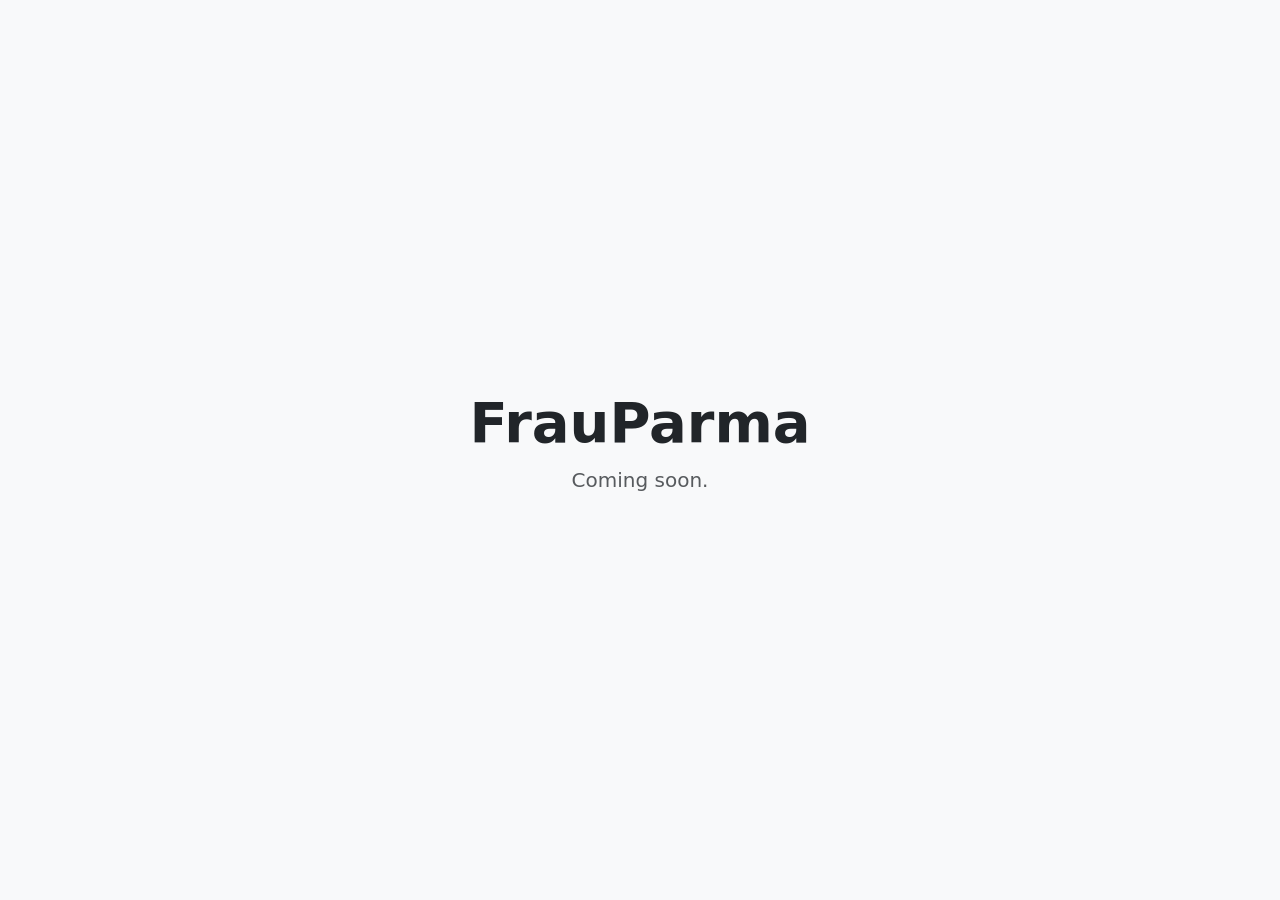
==== index.html @ 8659c3ef "upload index" ====
<!DOCTYPE html>
<html lang="en">
<head>
  <meta charset="UTF-8" />
  <meta name="viewport" content="width=device-width, initial-scale=1.0" />
  <title>FrauParma</title>

  <!-- Bootstrap CDN -->
  <link href="https://cdn.jsdelivr.net/npm/bootstrap@5.3.3/dist/css/bootstrap.min.css" rel="stylesheet">
</head>

<body class="d-flex align-items-center justify-content-center vh-100 text-center bg-light">

  <main>
    <h1 class="display-4 fw-semibold">FrauParma</h1>
    <p class="lead text-muted">Coming soon.</p>
  </main>

</body>
</html>
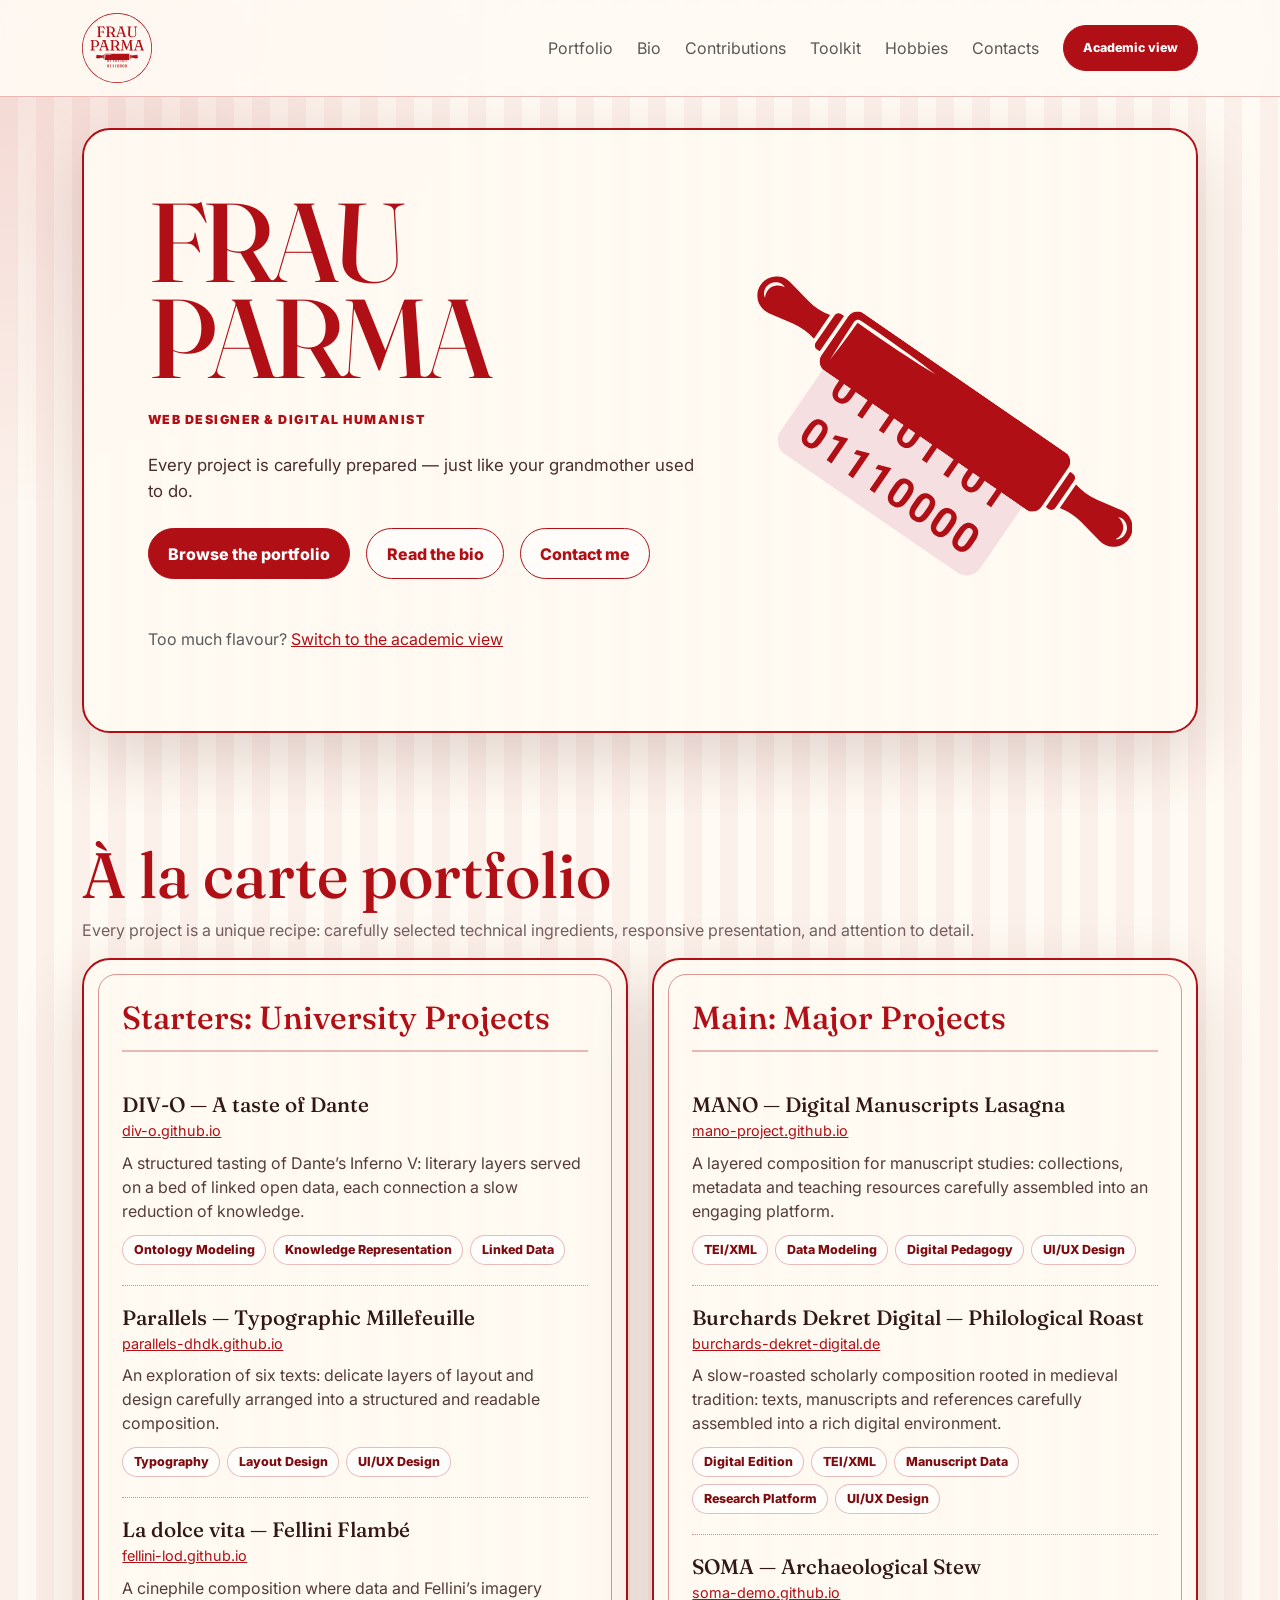
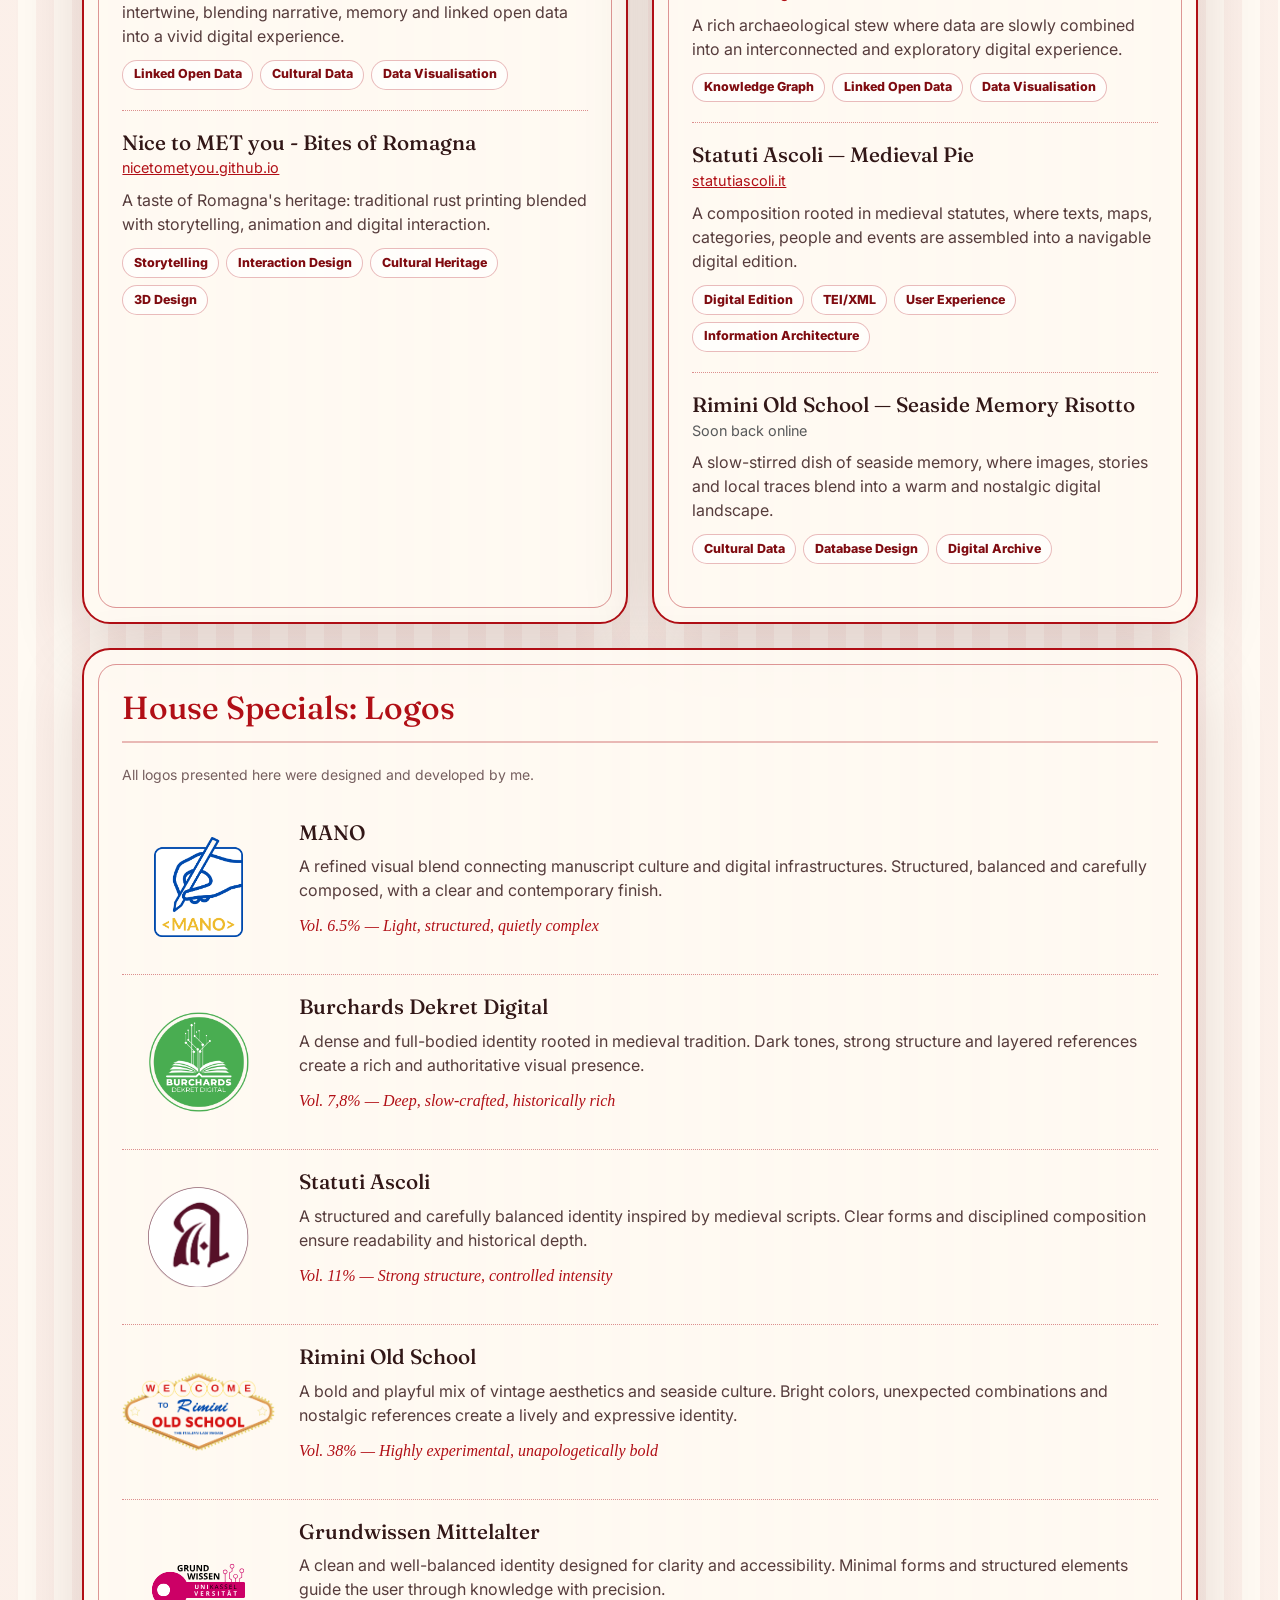
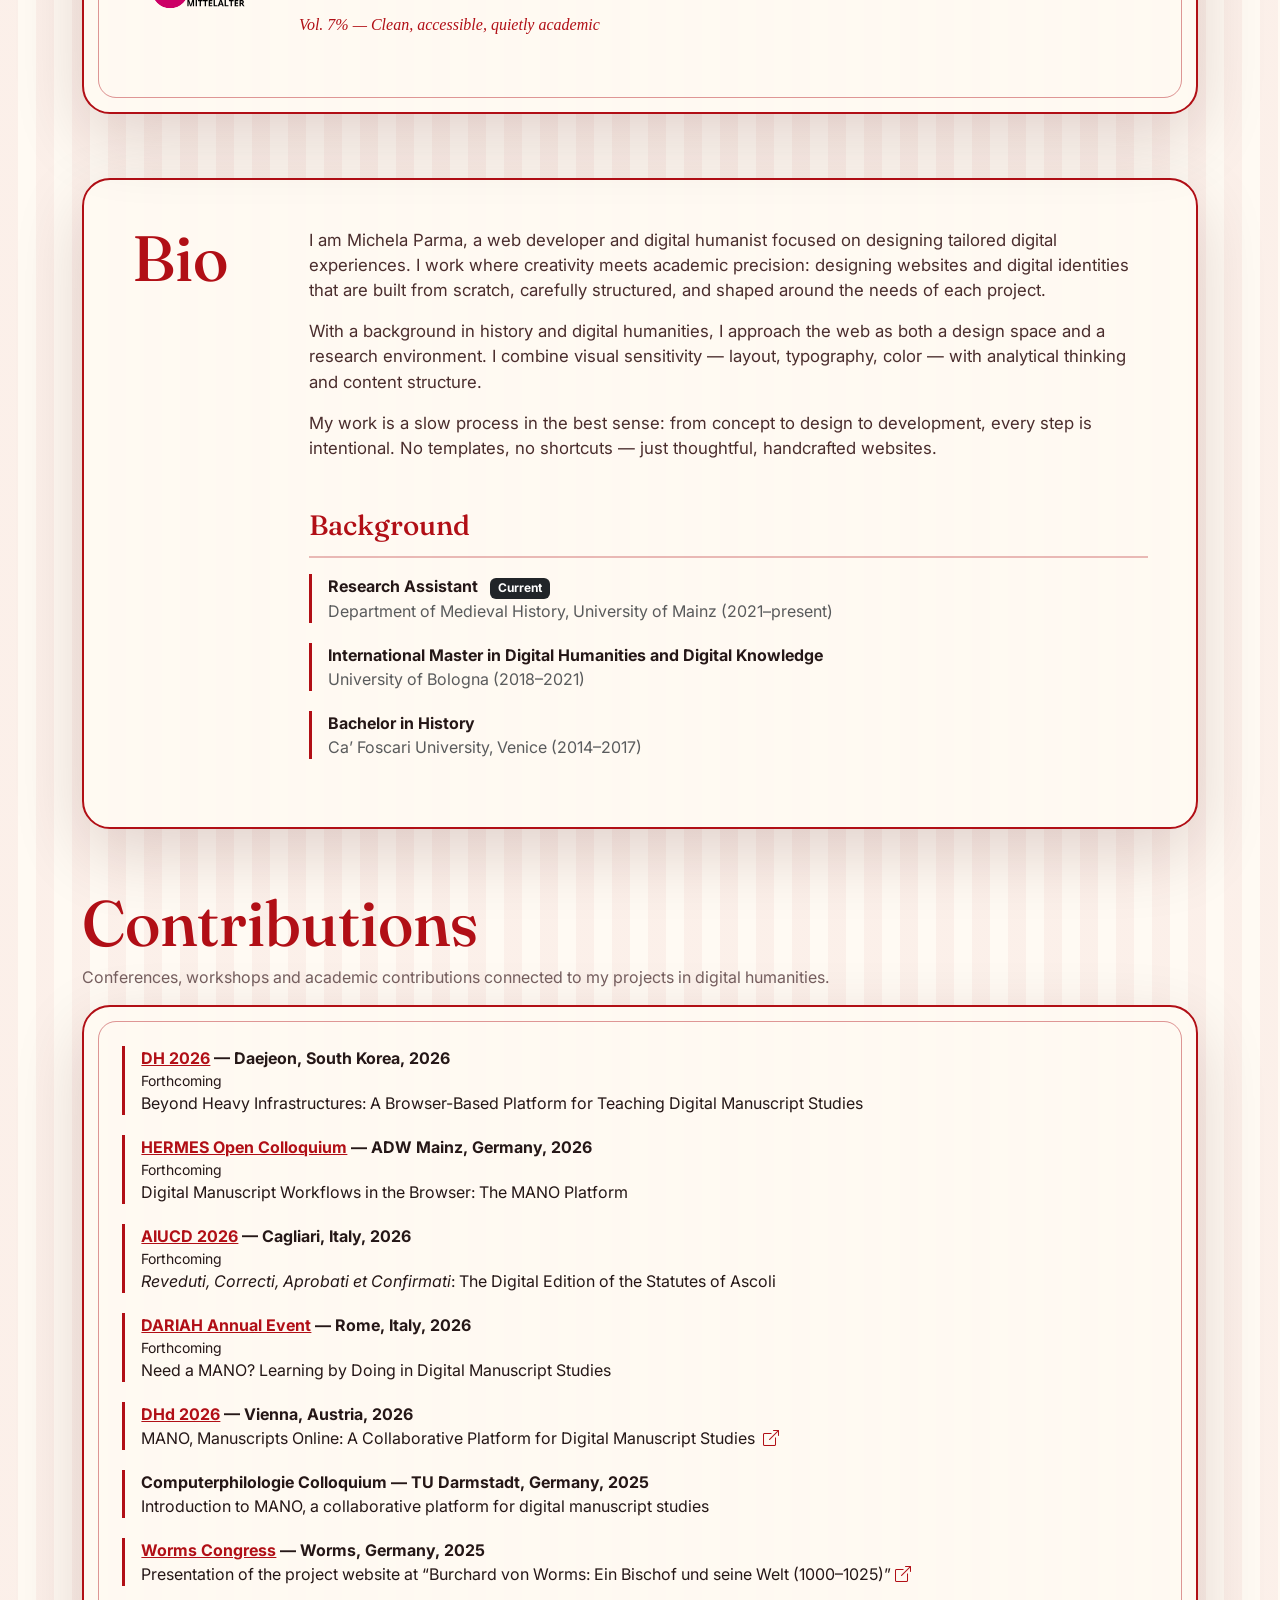
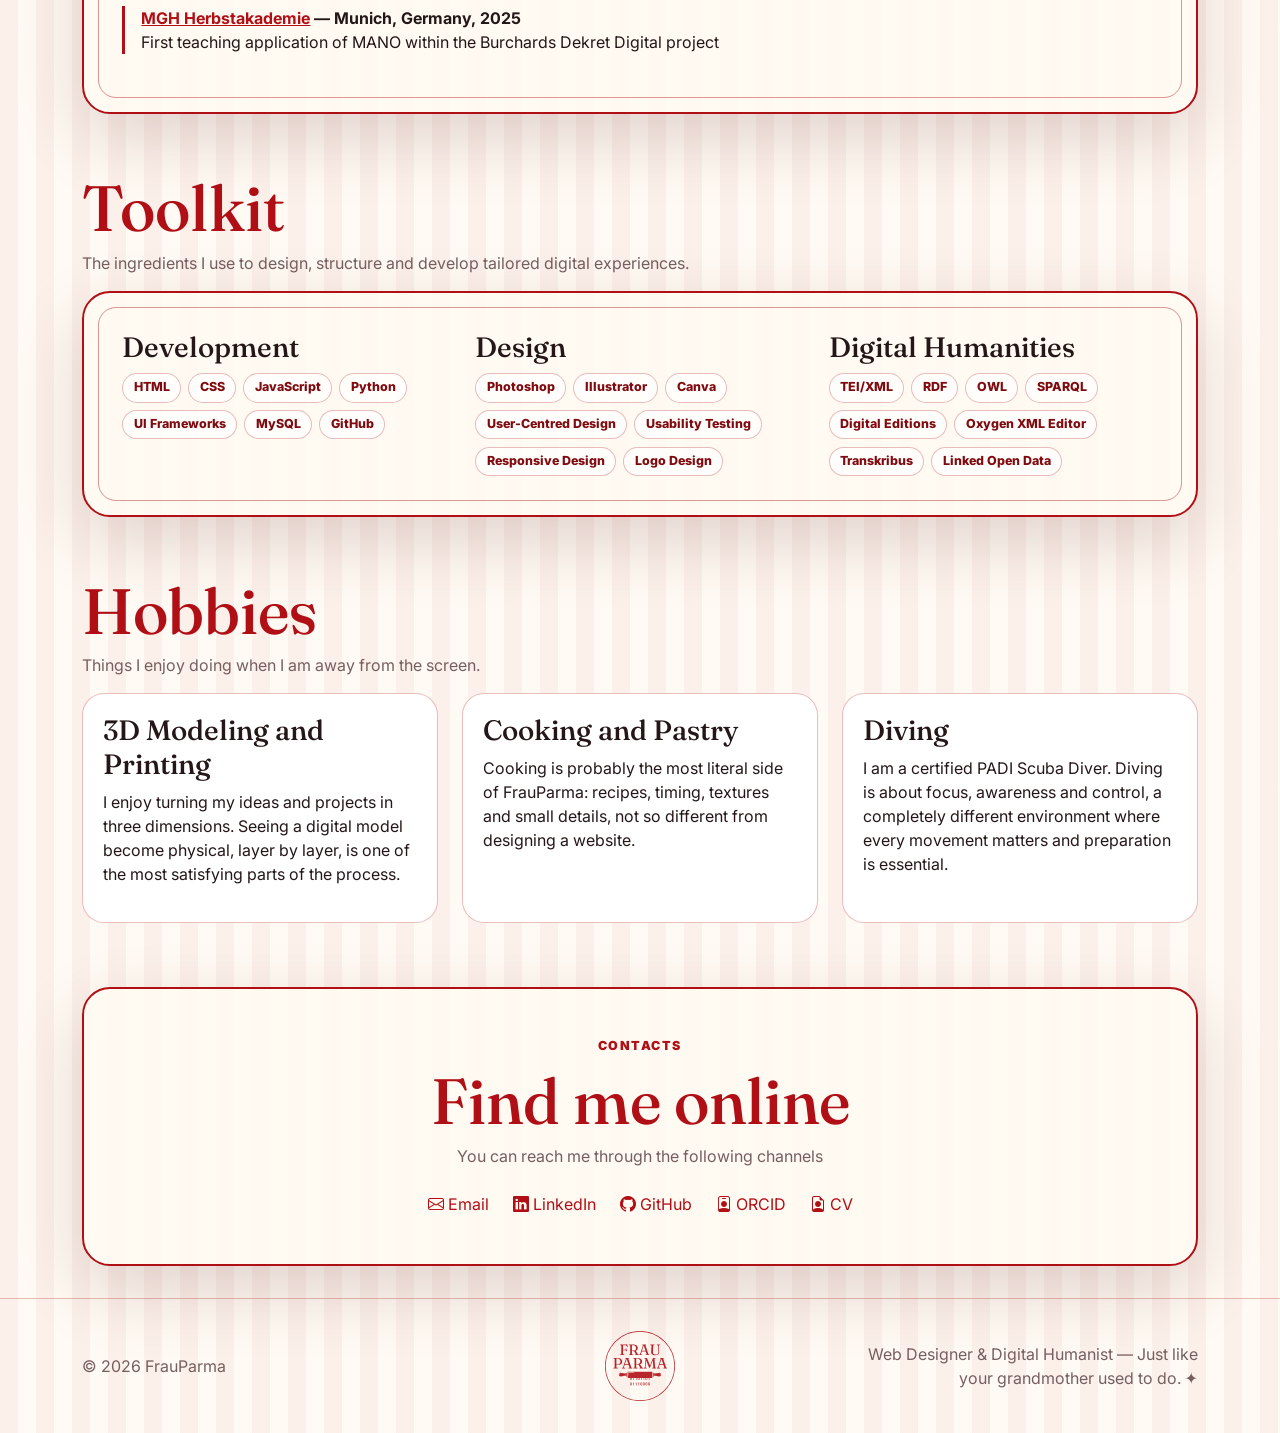
==== commit 805d5fd0: "update index" ====
--- a/index.html
+++ b/index.html
@@ -1,20 +1,948 @@
-<!DOCTYPE html>
+<!doctype html>
 <html lang="en">
 <head>
-  <meta charset="UTF-8" />
-  <meta name="viewport" content="width=device-width, initial-scale=1.0" />
+  <meta charset="utf-8">
+  <meta name="viewport" content="width=device-width, initial-scale=1">
   <title>FrauParma</title>
-
-  <!-- Bootstrap CDN -->
+  <meta name="description" content="FrauParma – customised and traditional web development: just like your grandmother used to do.">
+
+  <!-- Bootstrap -->
   <link href="https://cdn.jsdelivr.net/npm/bootstrap@5.3.3/dist/css/bootstrap.min.css" rel="stylesheet">
+  <link rel="preconnect" href="https://fonts.googleapis.com">
+  <link rel="preconnect" href="https://fonts.gstatic.com" crossorigin>
+  <link href="https://fonts.googleapis.com/css2?family=Fraunces:opsz,wght@9..144,500;9..144,800&family=Inter:wght@400;500;700;900&display=swap" rel="stylesheet">
+  <link href="https://cdn.jsdelivr.net/npm/bootstrap-icons@1.11.3/font/bootstrap-icons.css" rel="stylesheet">
+
+  <style>
+    :root {
+      --fp-red: #b10f16;
+      --fp-red-dark: #7f0b10;
+      --fp-white: #fffaf3;
+      --fp-cream: #fff2dc;
+      --fp-ink: #251717;
+      --fp-muted: #765f5f;
+      --fp-line: rgba(177, 15, 22, .28);
+      --fp-shadow: 0 24px 70px rgba(71, 5, 8, .16);
+      --fp-radius: 28px;
+    }
+
+    html { scroll-behavior: smooth; }
+
+    body {
+      font-family: "Inter", system-ui, -apple-system, BlinkMacSystemFont, "Segoe UI", sans-serif;
+      color: var(--fp-ink);
+      background:
+        radial-gradient(circle at top left, rgba(177, 15, 22, .12), transparent 32rem),
+        repeating-linear-gradient(90deg, rgba(177, 15, 22, .045) 0 18px, transparent 18px 36px),
+        var(--fp-white);
+      transition: background .35s ease, color .35s ease;
+    }
+    body.serious-mode .portfolio-kicker {
+      display: none;
+    }
+
+    h1, h2, h3, .brand, .menu-title {
+      font-family: "Fraunces", Georgia, serif;
+    }
+
+    a { color: var(--fp-red); }
+    a:hover { color: var(--fp-red-dark); }
+
+    .navbar {
+      background: rgba(255, 250, 243, .92);
+      backdrop-filter: blur(14px);
+      border-bottom: 1px solid var(--fp-line);
+    }
+
+    .brand-mark {
+      width: 44px;
+      height: 44px;
+      border: 2px solid var(--fp-red);
+      border-radius: 50%;
+      display: inline-grid;
+      place-items: center;
+      color: var(--fp-red);
+      font-weight: 900;
+      background: #fff;
+    }
+
+    .btn-mode {
+      padding: .35rem .7rem;
+      font-size: .78rem;
+      font-weight: 800;
+    }
+
+    .btn-fp {
+      --bs-btn-bg: var(--fp-red);
+      --bs-btn-border-color: var(--fp-red);
+      --bs-btn-hover-bg: var(--fp-red-dark);
+      --bs-btn-hover-border-color: var(--fp-red-dark);
+      --bs-btn-color: #fff;
+      --bs-btn-hover-color: #fff;
+      border-radius: 999px;
+      padding: .8rem 1.2rem;
+      font-weight: 800;
+    }
+
+    .btn-outline-fp {
+      --bs-btn-color: var(--fp-red);
+      --bs-btn-border-color: var(--fp-red);
+      --bs-btn-hover-bg: var(--fp-red);
+      --bs-btn-hover-border-color: var(--fp-red);
+      --bs-btn-hover-color: #fff;
+      border-radius: 999px;
+      padding: .8rem 1.2rem;
+      font-weight: 800;
+      background: rgba(255,255,255,.55);
+    }
+
+    .hero {
+      
+      padding: 8rem 0 5rem;
+      position: relative;
+      overflow: hidden;
+    }
+
+    .hero-card, .menu-board, .bio-card, .contact-card {
+      background: rgba(255, 250, 243, .94);
+      border: 2px solid var(--fp-red);
+      border-radius: var(--fp-radius);
+      box-shadow: var(--fp-shadow);
+    }
+
+    .hero-card { padding: clamp(2rem, 5vw, 4rem); }
+
+    .eyebrow {
+      color: var(--fp-red);
+      font-weight: 900;
+      text-transform: uppercase;
+      letter-spacing: .12em;
+      font-size: .78rem;
+    }
+
+    .display-title {
+      font-size: clamp(3rem, 9vw, 7rem);
+      line-height: .86;
+      color: var(--fp-red);
+      text-transform: uppercase;
+      letter-spacing: -.05em;
+    }
+
+    .lead-copy {
+      font-size: clamp(1.05rem, 2vw, 1rem);
+      color: #4a2d2d;
+    }
+
+    .stamp {
+      display: inline-flex;
+      align-items: center;
+      gap: .45rem;
+      border: 2px dashed var(--fp-red);
+      color: var(--fp-red);
+      border-radius: 999px;
+      padding: .55rem .9rem;
+      transform: rotate(-2deg);
+      background: #fff;
+      font-weight: 900;
+      text-transform: uppercase;
+      letter-spacing: .06em;
+    }
+
+    
+    .logo-plate svg { width: 100%; height: 100%; }
+
+    section { padding: 2rem 0; }
+
+    .section-heading {
+      color: var(--fp-red);
+      font-size: clamp(2.3rem, 5vw, 4.5rem);
+      line-height: .95;
+      margin-bottom: .75rem;
+    }
+
+    .section-kicker {
+      color: var(--fp-muted);
+    }
+
+    .menu-board {
+      padding: clamp(1.25rem, 3vw, 2.4rem);
+      position: relative;
+    }
+
+    .menu-board::before,
+    .menu-board::after {
+      content: "";
+      position: absolute;
+      inset: 14px;
+      border: 1px solid rgba(177,15,22,.24);
+      border-radius: calc(var(--fp-radius) - 10px);
+      pointer-events: none;
+    }
+
+    .menu-title {
+      color: var(--fp-red);
+      border-bottom: 2px solid var(--fp-line);
+      padding-bottom: .85rem;
+      margin-bottom: 1.3rem;
+      display: flex;
+      justify-content: space-between;
+      gap: 1rem;
+    }
+
+    .dish {
+      padding: 1.25rem 0;
+      border-bottom: 1px dotted rgba(177,15,22,.45);
+    }
+
+    .dish:last-child { border-bottom: 0; }
+
+    .dish h3 {
+      font-size: 1.3rem;
+      margin: 0;
+      color: #321717;
+    }
+
+    .dish-url {
+      font-size: .9rem;
+      word-break: break-word;
+    }
+
+    .dish-desc {
+      margin: .55rem 0 .75rem;
+      color: #563c3c;
+    }
+
+    .ingredients {
+      display: flex;
+      flex-wrap: wrap;
+      gap: .45rem;
+    }
+
+    .ingredient {
+      border: 1px solid var(--fp-line);
+      color: var(--fp-red-dark);
+      background: rgba(255,255,255,.7);
+      border-radius: 999px;
+      padding: .28rem .65rem;
+      font-size: .78rem;
+      font-weight: 800;
+    }
+
+    .side-vol {
+      font-family: 'Playfair Display', serif;
+      font-style: italic;
+      font-size: 1rem;
+      color: var(--fp-red);
+      margin-top: 0.4rem;
+    }
+
+    .logo-wrapper {
+      height: 100px;
+      display: flex;
+      align-items: center;
+      justify-content: center;
+    }
+
+    .logo-wrapper img {
+      max-height: 100%;
+      max-width: 100%;
+      object-fit: contain;
+    }
+
+    .abv {
+      font-weight: 900;
+      color: var(--fp-red);
+      white-space: nowrap;
+    }
+
+    .timeline-item {
+      border-left: 3px solid var(--fp-red);
+      padding-left: 1rem;
+      margin-bottom: 1.25rem;
+    }
+
+    .hobby-card {
+      background: #fff;
+      border: 1px solid var(--fp-line);
+      border-radius: 22px;
+      padding: 1.25rem;
+      height: 100%;
+    }
+
+    .footer {
+      border-top: 1px solid var(--fp-line);
+      padding: 2rem 0;
+      color: var(--fp-muted);
+    }
+
+    
+    body.serious-mode {
+      --fp-red: #b10f16;
+      --fp-red-dark: #7f0b10;
+      --fp-white: #ffffff;
+      --fp-cream: #ffffff;
+      --fp-ink: #171717;
+      --fp-muted: #5f6368;
+      --fp-line: rgba(177, 15, 22, .28);
+      --fp-shadow: 0 18px 45px rgba(71, 5, 8, .08);
+      background: #ffffff;
+    }
+
+
+    body.serious-mode .hero-card,
+    body.serious-mode .menu-board,
+    body.serious-mode .bio-card,
+    body.serious-mode .contact-card {
+      border: 2px solid var(--fp-red);
+      border-radius: 22px;
+      background: #fff;
+      box-shadow: var(--fp-shadow);
+    }
+
+    body.serious-mode .stamp,
+    body.serious-mode .menu-board::before,
+    body.serious-mode .menu-board::after {
+      display: none;
+    }
+
+    .navbar-logo {
+      height: 70px;
+      width: auto;
+      display: block;
+    }
+    .footer-logo {
+      height: 70px;
+      width: auto;
+      opacity: 0.9;
+    }
+    
+
+    body.serious-mode .hero-img {
+      max-height: 360px;
+      border-radius: 16px;
+      object-fit: cover;
+      border-left: 6px solid var(--fp-red);
+    }
+
+    body.serious-mode .navbar-logo {
+      display: none;
+    }
+
+    body.serious-mode .navbar-name {
+      display: inline !important;
+      color: var(--fp-red);
+      font-family: "Fraunces", Georgia, serif;
+      font-weight: 800;
+      font-size: 1.4rem;
+    }
+    body.serious-mode .footer-logo {
+      display: none;
+    }
+    @media (max-width: 768px) {
+      .hero-img {
+        display: none;
+      }
+    }
+  </style>
 </head>
 
-<body class="d-flex align-items-center justify-content-center vh-100 text-center bg-light">
+<body>
+  <nav class="navbar navbar-expand-lg fixed-top">
+    <div class="container">
+      <a class="navbar-brand d-flex align-items-center gap-2 brand fw-bold" href="#top">
+        <img src="img/FrauParma_logo3.svg" alt="FrauParma logo" class="navbar-logo" data-menu-src="img/FrauParma_logo3.svg" data-serious-src="">
+
+        <span class="navbar-name d-none" data-menu-text="" data-serious-text="Michela Parma"></span>
+      </a>
+      <button class="navbar-toggler" type="button" data-bs-toggle="collapse" data-bs-target="#nav" aria-controls="nav" aria-expanded="false" aria-label="Open menu">
+        <span class="navbar-toggler-icon"></span>
+      </button>
+      <div class="collapse navbar-collapse" id="nav">
+        <ul class="navbar-nav ms-auto align-items-lg-center gap-lg-2">
+          <li class="nav-item"><a class="nav-link" href="#menu">Portfolio</a></li>
+          <li class="nav-item"><a class="nav-link" href="#bio">Bio</a></li>
+          <li class="nav-item"><a class="nav-link" href="#conferences">Contributions</a></li>
+          <li class="nav-item"><a class="nav-link" href="#toolkit">Toolkit</a></li>
+          <li class="nav-item"><a class="nav-link" href="#hobby">Hobbies</a></li>
+          <li class="nav-item"><a class="nav-link" href="#contacts">Contacts</a></li>
+          <button id="modeToggle" class="btn btn-fp btn-mode ms-lg-2" type="button">Academic view</button>
+        </ul>
+      </div>
+    </div>
+  </nav>
+
+  <header id="top" class="hero">
+  <div class="container">
+    <div class="hero-card">
+    <div class="row g-4 align-items-center">
+      
+        <div class="col-lg-7">    
+            <h1 class="display-title" data-menu-text="Frau<br>Parma"
+    data-serious-text="Michela<br>Parma">Frau<br>Parma</h1>
+            <p class="eyebrow mt-4">Web Designer & Digital Humanist</p>
+            
+
+            <p class="lead-copy mt-4"
+              data-menu-text="Every project is carefully prepared — just like your grandmother used to do."
+              data-serious-text="Designing and developing digital projects at the intersection of web design and digital humanities.">
+            </p>
+
+            <div class="d-flex flex-wrap gap-3 mt-4">
+              <a class="btn btn-fp" href="#menu">Browse the portfolio</a>
+              <a class="btn btn-outline-fp" href="#bio">Read the bio</a>
+              <a class="btn btn-outline-fp" href="#contacts">Contact me</a>
+            </div>  
+            
+            
+
+            <p class="text-muted mt-5"
+              data-menu-text='Too much flavour? <a href="#" class="switchHint">Switch to the academic view</a>'
+              data-serious-text='<a href="#" class="switchHint">Switch to creative view</a>'>
+            </p>
+        </div>
+
+        <div class="col-lg-5 text-center">
+          <div class="logo-plate">
+            <img src="img/FrauParma_rollingpin3.svg" data-menu-src="img/FrauParma_rollingpin3.svg" data-serious-src="img/MichelaParma.jpg" alt="FrauParma visual" class="img-fluid hero-img">
+          </div>
+        </div>
+      </div>
+
+    </div>
+  </div>
+</header>
+
 
   <main>
-    <h1 class="display-4 fw-semibold">FrauParma</h1>
-    <p class="lead text-muted">Coming soon.</p>
+    <section id="menu">
+      <div class="container">
+        <h2 class="section-heading" data-menu-text="À la carte portfolio" data-serious-text="Portfolio">À la carte portfolio</h2>
+        <p class="section-kicker portfolio-kicker">Every project is a unique recipe: carefully selected technical ingredients, responsive presentation, and attention to detail.</p>
+
+        <div class="row g-4">
+
+          <!--University Projects-->
+          <div class="col-lg-6">
+            <article class="menu-board h-100">
+              <h2 class="menu-title" data-menu-text="Starters: University Projects" data-serious-text="University Projects">Starters: University Projects</h2>
+
+              <div class="dish">
+                <div class="d-flex justify-content-between gap-3"><h3 data-menu-text="DIV-O — A taste of Dante" data-serious-text="DIV-O — Dante Inferno V Ontology"></h3></div>
+                <a class="dish-url" href="https://div-o.github.io/" target="_blank" rel="noreferrer">div-o.github.io</a>
+                <p class="dish-desc" data-menu-text="A structured tasting of Dante’s Inferno V: literary layers served on a bed of linked open data, each connection a slow reduction of knowledge." data-serious-text="A digital humanities project focused on Dante’s Inferno V, combining literary analysis, ontology modeling and structured documentation."></p>
+                <div class="ingredients">
+                  <span class="ingredient">Ontology Modeling</span>
+                  <span class="ingredient">Knowledge Representation</span>
+                  <span class="ingredient">Linked Data</span></div>
+              </div>
+
+              <div class="dish">
+                <h3 data-menu-text="Parallels — Typographic Millefeuille" data-serious-text="Parallels"></h3>
+                <a class="dish-url" href="https://parallels-dhdk.github.io/" target="_blank" rel="noreferrer">parallels-dhdk.github.io</a>
+                <p class="dish-desc" data-menu-text="An exploration of six texts: delicate layers of layout and design carefully arranged into a structured and readable composition." data-serious-text="A project exploring typographic design and layout variations across multiple long-form texts."></p>
+                <div class="ingredients">
+                  <span class="ingredient">Typography</span>
+                  <span class="ingredient">Layout Design</span>
+                  <span class="ingredient">UI/UX Design</span>
+                </div>
+              </div>
+
+              <div class="dish">
+                <h3 data-menu-text="La dolce vita — Fellini Flambé" data-serious-text="La dolce vita — Linked Open Data"></h3>
+                <a class="dish-url" href="https://fellini-lod.github.io/" target="_blank" rel="noreferrer">fellini-lod.github.io</a>
+                <p class="dish-desc" data-menu-text="A cinephile composition where data and Fellini’s imagery intertwine, blending  narrative, memory and linked open data into a vivid digital experience." data-serious-text="A digital humanities project using linked open data to explore the cultural and cinematic universe of Federico Fellini."></p>
+                <div class="ingredients">
+                  <span class="ingredient">Linked Open Data</span>
+                  <span class="ingredient">Cultural Data</span>
+                  <span class="ingredient">Data Visualisation</span>
+                </div>
+              </div>
+
+              <div class="dish">
+                <h3 data-menu-text="Nice to MET you - Bites of Romagna" data-serious-text="Nice to MET you"></h3>
+                <a class="dish-url" href="https://nicetometyou.github.io/" target="_blank" rel="noreferrer">nicetometyou.github.io</a>
+                <p class="dish-desc" data-menu-text="A taste of Romagna's heritage: traditional rust printing blended with storytelling, animation and digital interaction." data-serious-text="A multimedia project focused on traditional rust printing, combining storytelling, digital interaction and cultural heritage representation."></p>
+                <div class="ingredients">
+                  <span class="ingredient">Storytelling</span>
+                  <span class="ingredient">Interaction Design</span>
+                  <span class="ingredient">Cultural Heritage</span>
+                  <span class="ingredient">3D Design</span>
+                </div>
+              </div>
+            </article>
+          </div>
+
+          <!--Main Projects-->
+          <div class="col-lg-6">
+            <article class="menu-board h-100">
+              <h2 class="menu-title" data-menu-text="Main: Major Projects" data-serious-text="Major Projects">Main: Major Projects</h2>
+
+              <div class="dish">
+                <h3 data-menu-text="MANO — Digital Manuscripts Lasagna" data-serious-text="MANO — Manuscripts Online"></h3>
+                <a class="dish-url" href="https://mano-project.github.io/" target="_blank" rel="noreferrer">mano-project.github.io</a>
+                <p class="dish-desc"  data-menu-text="A layered composition for manuscript studies: collections, metadata and teaching resources carefully assembled into an engaging platform." data-serious-text="A collaborative platform for digital manuscript studies, integrating collections, metadata editing and educational tools."></p>
+                <div class="ingredients">
+                  <span class="ingredient">TEI/XML</span>
+                  <span class="ingredient">Data Modeling</span>
+                  <span class="ingredient">Digital Pedagogy</span>
+                  <span class="ingredient">UI/UX Design</span>
+                </div>
+              </div>
+
+              <div class="dish">
+                <h3 data-menu-text="Burchards Dekret Digital — Philological Roast" data-serious-text="Burchards Dekret Digital"></h3>
+                <a class="dish-url" href="https://burchards-dekret-digital.de/" target="_blank" rel="noreferrer">burchards-dekret-digital.de</a>
+                <p class="dish-desc" data-menu-text="A slow-roasted scholarly composition rooted in medieval tradition: texts, manuscripts and references carefully assembled into a rich digital environment." data-serious-text="A digital research platform providing access to manuscripts, bibliography and scholarly resources related to Burchard of Worms."></p>
+                <div class="ingredients">
+                  <span class="ingredient">Digital Edition</span>
+                  <span class="ingredient">TEI/XML</span>
+                  <span class="ingredient">Manuscript Data</span>
+                  <span class="ingredient">Research Platform</span>
+                  <span class="ingredient">UI/UX Design</span>
+                </div>
+              </div>
+
+              <div class="dish">
+                <h3 data-menu-text="SOMA — Archaeological Stew" data-serious-text="SOMA — Socio-Cultural Studies of Human Remains and Objects from Mortuary Assemblages in Athens"></h3>
+                <a class="dish-url" href="https://soma-demo.github.io/" target="_blank" rel="noreferrer">soma-demo.github.io</a>
+                <p class="dish-desc" data-menu-text="A rich archaeological stew where data are slowly combined into an interconnected and exploratory digital experience." data-serious-text="A digital humanities project for exploring archaeological assemblages through knowledge graphs."></p>
+                <div class="ingredients">
+                  <span class="ingredient">Knowledge Graph</span>
+                  <span class="ingredient">Linked Open Data</span>
+                  <span class="ingredient">Data Visualisation</span>
+                </div>
+              </div>
+
+              <div class="dish">
+                <h3 data-menu-text="Statuti Ascoli — Medieval Pie" data-serious-text="Statuti Ascoli"></h3>
+                <a class="dish-url" href="https://statutiascoli.it/" target="_blank" rel="noreferrer">statutiascoli.it</a>
+                <p class="dish-desc" data-menu-text="A composition rooted in medieval statutes, where texts, maps, categories, people and events are assembled into a navigable digital edition." data-serious-text="A digital edition of the medieval statutes of Ascoli, providing structured access through guided paths such as maps, categories, people and events."></p>
+                <div class="ingredients">
+                  <span class="ingredient">Digital Edition</span>
+                  <span class="ingredient">TEI/XML</span>
+                  <span class="ingredient">User Experience</span>
+                  <span class="ingredient">Information Architecture</span>
+                </div>
+              </div>
+
+              <div class="dish">
+                <h3 data-menu-text="Rimini Old School — Seaside Memory Risotto" data-serious-text="Rimini Old School"></h3>
+                <!--<a class="dish-url" href="#" target="_blank" rel="noreferrer"></a>-->
+                <span class="dish-url text-muted">Soon back online</span>
+                <p class="dish-desc" data-menu-text="A slow-stirred dish of seaside memory, where images, stories and local traces blend into a warm and nostalgic digital landscape." data-serious-text="A project focused on documenting and presenting local cultural heritage and visual memory through an accessible and user-oriented digital platform."></p>
+                <div class="ingredients">
+                  <span class="ingredient">Cultural Data</span>
+                  <span class="ingredient">Database Design</span>
+                  <span class="ingredient">Digital Archive</span>
+                </div>
+              </div>
+            </article>
+          </div>
+
+
+          <!--Logos-->
+          <div class="col-lg-12">
+            <article class="menu-board h-100">
+              <h2 class="menu-title" data-menu-text="House Specials: Logos" data-serious-text="Logos"></h2>
+              <p class="section-kicker small mt-3">All logos presented here were designed and developed by me.</p>
+                <!-- MANO -->
+                <div class="dish">
+                  <div class="row align-items-center g-4">
+
+                    <div class="col-4 col-md-2">
+                      <div class="logo-wrapper">
+                        <img src="img/mano-logo_nuovo2.png" alt="MANO logo">
+                      </div>
+                    </div>
+
+                    <div class="col-8 col-md-10">
+                      <h3>MANO</h3>
+                      <p class="dish-desc" data-menu-text="A refined visual blend connecting manuscript culture and digital infrastructures. Structured, balanced and carefully composed, with a clear and contemporary finish." data-serious-text="A visual identity that connects manuscript culture with digital infrastructures. The open book becomes a network, translating scholarly work into a clear and contemporary visual language."></p>
+                      <!--TODO: RIFORMULARE DESCRIZIONE ACCADEMICA-->
+                      <p class="side-vol portfolio-kicker">Vol. 6.5% — Light, structured, quietly complex</p>
+                    </div>
+
+                  </div>
+                </div>
+
+                <!-- BDD -->
+                <div class="dish">
+                  <div class="row align-items-center g-4">
+
+                    <div class="col-4 col-md-2">
+                      <div class="logo-wrapper">
+                        <img src="img/BDD.png" alt="Burchards Dekret Digital logo">
+                      </div>
+                    </div>
+
+                    <div class="col-8 col-md-10">
+                      <h3>Burchards Dekret Digital</h3>
+                      <p class="dish-desc" data-menu-text="A dense and full-bodied identity rooted in medieval tradition. Dark tones, strong structure and layered references create a rich and authoritative visual presence." data-serious-text="A balance between tradition and digital research: the book as a symbol of historical knowledge, combined with structured connections that reflect the logic of digital humanities.">
+                      </p>
+                      <p class="side-vol portfolio-kicker">Vol. 7,8% — Deep, slow-crafted, historically rich</p>
+                    </div>
+                    
+
+                  </div>
+                </div>
+
+
+                <!-- Statuti -->
+                <div class="dish">
+                  <div class="row align-items-center g-4">
+
+                    <div class="col-4 col-md-2">
+                      <div class="logo-wrapper">
+                        <img src="img/ascoli.png" alt="Statuti Ascoli logo">
+                      </div>
+                    </div>
+
+                    <div class="col-8 col-md-10">
+                      <h3>Statuti Ascoli</h3>
+                      <p class="dish-desc" data-menu-text="A structured and carefully balanced identity inspired by medieval scripts. Clear forms and disciplined composition ensure readability and historical depth." data-serious-text="Inspired by medieval scripts and formal structures, this logo reflects the historical depth of the project while maintaining clarity and readability in a modern digital context."></p>
+                      <p class="side-vol portfolio-kicker">Vol. 11% — Strong structure, controlled intensity</p>
+                    </div>
+
+                  </div>
+                </div>
+
+                <!-- Rimini -->
+                <div class="dish">
+                  <div class="row align-items-center g-4">
+
+                    <div class="col-4 col-md-2">
+                      <div class="logo-wrapper">
+                        <img src="img/RiminiOldSchool_homepage.png" alt="Rimini Old School logo">
+                      </div>
+                    </div>
+
+                    <div class="col-8 col-md-10">
+                      <h3>Rimini Old School</h3>
+                      <p class="dish-desc" data-menu-text="A bold and playful mix of vintage aesthetics and seaside culture. Bright colors, unexpected combinations and nostalgic references create a lively and expressive identity." data-serious-text="A nostalgic identity inspired by vintage signage. Bright colors and strong shapes evoke memory, place, and visual storytelling."></p>
+                      <p class="side-vol portfolio-kicker">Vol. 38% — Highly experimental, unapologetically bold</p>
+                    </div>
+
+                  </div>
+                </div>
+
+                <!-- Grundwissen -->
+                <div class="dish">
+                  <div class="row align-items-center g-4">
+
+                    <div class="col-4 col-md-2">
+                      <div class="logo-wrapper">
+                        <img src="img/GrundwissenMittelalter.svg" alt="Grundwissen Mittelalter logo">
+                      </div>
+                    </div>
+
+                    <div class="col-8 col-md-10">
+                      <h3>Grundwissen Mittelalter</h3>
+                      <p class="dish-desc" data-menu-text="A clean and well-balanced identity designed for clarity and accessibility. Minimal forms and structured elements guide the user through knowledge with precision." data-serious-text="A clean and structured visual identity designed for an academic platform. The key shape symbolizes access to knowledge, while digital elements highlight its contemporary approach."></p>
+                      <p class="side-vol portfolio-kicker">Vol. 7% — Clean, accessible, quietly academic</p>
+                    </div>
+
+                  </div>
+                </div>
+
+              </article> 
+          </div>
+         
+        </div>
+      </div>
+    </section>
+
+    <section id="bio">
+      <div class="container">
+        <div class="bio-card p-4 p-lg-5">
+          <div class="row g-5">
+            <div class="col-lg-2">
+              <h2 class="section-heading mb-0">Bio</h2>
+            </div>
+            <div class="col-lg-10">
+              <p class="lead-copy">I am Michela Parma, a web developer and digital humanist focused on designing tailored digital experiences. I work where creativity meets academic precision: designing websites and digital identities that are built from scratch, carefully structured, and shaped around the needs of each project.</p>
+                <p class="lead-copy">With a background in history and digital humanities, I approach the web as both a design space and a research environment. I combine visual sensitivity — layout, typography, color — with analytical thinking and content structure.</p>
+                <p class="lead-copy">My work is a slow process in the best sense: from concept to design to development, every step is intentional. No templates, no shortcuts — just thoughtful, handcrafted websites.</p>
+   
+              <!-- Background -->
+              <h3 class="menu-title mt-5 mb-3">Background</h3>
+              <div class="timeline-item">
+                <strong>Research Assistant</strong>
+                <span class="badge bg-dark ms-2">Current</span><br>
+                <span class="text-muted">Department of Medieval History, University of Mainz (2021–present)</span>
+              </div>
+
+              <div class="timeline-item">
+                <strong>International Master in Digital Humanities and Digital Knowledge</strong><br>
+                <span class="text-muted">University of Bologna (2018–2021)</span>
+              </div>
+
+              <div class="timeline-item">
+                <strong>Bachelor in History</strong><br>
+                <span class="text-muted">Ca’ Foscari University, Venice (2014–2017)</span>
+              </div>      
+            </div>
+          </div>
+        </div>
+      </div>
+    </section>
+
+    <section id="conferences">
+      <div class="container">
+        <h2 class="section-heading">Contributions</h2>
+        <p class="section-kicker">
+          Conferences, workshops and academic contributions connected to my projects in digital humanities.
+        </p>
+
+        <div class="row">
+          <div class="col-12">
+            <div class="menu-board">
+
+              <!--<h3 class="menu-title mt-2"><span>MANO</span></h3>-->
+
+              <div class="timeline-item">
+                <strong><a href="https://dh2026.adho.org/" target="_blank">DH 2026</a> — Daejeon, South Korea, 2026</strong>
+                <div class="small">Forthcoming</div>
+                <p>Beyond Heavy Infrastructures: A Browser-Based Platform for Teaching Digital Manuscript Studies</p>
+              </div>
+
+              <div class="timeline-item">
+                <strong><a href="https://hermes-hub.de/aktuelles/events/open-colloquium-digital-manuscript-workflows-2026-06-23.html" target="_blank">HERMES Open Colloquium</a> — ADW Mainz, Germany, 2026</strong>
+                <div class="small">Forthcoming</div>
+                <p>Digital Manuscript Workflows in the Browser: The MANO Platform</p>
+              </div>
+
+              <div class="timeline-item">
+                <strong><a href="https://www.aiucd2026.unica.it/" target="_blank">AIUCD 2026</a> — Cagliari, Italy, 2026</strong>
+                <div class="small">Forthcoming</div>
+                <p><i>Reveduti, Correcti, Aprobati et Confirmati</i>: The Digital Edition of the Statutes of Ascoli</p>
+              </div>
+
+              <div class="timeline-item">
+                <strong><a href="https://annualevent.dariah.eu/" target="_blank">DARIAH Annual Event</a> — Rome, Italy, 2026</strong>
+                <div class="small">Forthcoming</div>
+                <p>Need a MANO? Learning by Doing in Digital Manuscript Studies</p>
+              </div>
+
+              <div class="timeline-item">
+                <strong><a href="https://dhd2026.digitalhumanities.de/" target="_blank">DHd 2026</a> — Vienna, Austria, 2026</strong>
+                <p>MANO, Manuscripts Online: A Collaborative Platform for Digital Manuscript Studies <a href="https://zenodo.org/records/18702901" target="_blank" class="ms-1"><i class="bi bi-box-arrow-up-right"></i></a></p>
+                
+              </div>
+
+              <div class="timeline-item">
+                <strong>Computerphilologie Colloquium — TU Darmstadt, Germany, 2025</strong>
+                <p>Introduction to MANO, a collaborative platform for digital manuscript studies</p>
+              </div>
+
+              <div class="timeline-item">
+                <strong><a href="https://www.adwmainz.de/aktivitaeten/veranstaltungen/details/tagung-burchard-von-worms-ein-bischof-und-seine-welt-1000-1025.html" target="_blank">Worms Congress</a> — Worms, Germany, 2025</strong>
+                <p>Presentation of the project website at “Burchard von Worms: Ein Bischof und seine Welt (1000–1025)” <a href="https://www.hsozkult.de/conferencereport/id/fdkn-160421" target="_blank"><i class="bi bi-box-arrow-up-right"></i></a></p>
+              </div>
+
+              <div class="timeline-item">
+                <strong><a href="https://www.mgh.de/de/blog/post/mgh-herbstakademie-2025" target="_blank">MGH Herbstakademie</a> — Munich, Germany, 2025</strong>
+                <p>First teaching application of MANO within the Burchards Dekret Digital project</p>
+              </div>
+
+              <!--<hr class="my-4">
+               <h3 class="menu-title"><span>Burchards Dekret Digital</span></h3> -->
+
+              <!--<hr class="my-4">
+              <h3 class="menu-title"><span>Statuti Ascoli</span></h3>-->
+            </div>
+          </div>
+        </div>
+      </div>
+    </section>
+
+    <section id="toolkit">
+      <div class="container">
+        <h2 class="section-heading">Toolkit</h2>
+        <p class="section-kicker" data-menu-text="The ingredients I use to design, structure and develop tailored digital experiences." data-serious-text="Technical tools and methodological approaches applied in web development and digital humanities projects."></p>
+
+        <div class="menu-board">
+          <div class="row g-4">
+
+            <div class="col-md-4">
+              <h3>Development</h3>
+              <div class="ingredients">
+                <span class="ingredient">HTML</span>
+                <span class="ingredient">CSS</span>
+                <span class="ingredient">JavaScript</span>
+                <span class="ingredient">Python</span>
+                <span class="ingredient">UI Frameworks</span>
+                <span class="ingredient">MySQL</span>
+                <span class="ingredient">GitHub</span>
+              </div>
+            </div>
+
+            <div class="col-md-4">
+              <h3>Design</h3>
+              <div class="ingredients">
+                <span class="ingredient">Photoshop</span>
+                <span class="ingredient">Illustrator</span>
+                <span class="ingredient">Canva</span>
+                <span class="ingredient">User-Centred Design</span>
+                <span class="ingredient">Usability Testing</span>
+                <span class="ingredient">Responsive Design</span>
+                <span class="ingredient">Logo Design</span>
+              </div>
+            </div>
+
+            <div class="col-md-4">
+              <h3>Digital Humanities</h3>
+              <div class="ingredients">
+                <span class="ingredient">TEI/XML</span>
+                <span class="ingredient">RDF</span>
+                <span class="ingredient">OWL</span>
+                <span class="ingredient">SPARQL</span>
+                <span class="ingredient">Digital Editions</span>
+                <span class="ingredient">Oxygen XML Editor</span>
+                <span class="ingredient">Transkribus</span>
+                <span class="ingredient">Linked Open Data</span>
+              </div>
+            </div>
+
+          </div>
+        </div>
+      </div>
+    </section>
+
+    <section id="hobby">
+  <div class="container">
+    <h2 class="section-heading">Hobbies</h2>
+    <p class="section-kicker">
+      Things I enjoy doing when I am away from the screen.
+    </p>
+
+    <div class="row g-4">
+      <div class="col-md-4">
+        <div class="hobby-card">
+          <h3>3D Modeling and Printing</h3>
+          <p>I enjoy turning my ideas and projects in three dimensions. Seeing a digital model become physical, layer by layer, is one of the most satisfying parts of the process.
+          </p>
+        </div>
+      </div>
+
+      <div class="col-md-4">
+        <div class="hobby-card">
+          <h3>Cooking and Pastry</h3>
+          <p>Cooking is probably the most literal side of FrauParma: recipes, timing, textures and small details, not so different from designing a website.</p>
+        </div>
+      </div>
+
+      <div class="col-md-4">
+        <div class="hobby-card">
+          <h3>Diving</h3>
+          <p>
+            I am a certified PADI Scuba Diver. Diving is about focus, awareness and control, a completely different environment where every movement matters and preparation is essential.
+          </p>
+        </div>
+      </div>
+    </div>
+  </div>
+</section>
+
+    
+
+    
+    <section id="contacts">
+      <div class="container">
+        <div class="contact-card p-4 p-lg-5 text-center">
+
+          <p class="eyebrow">Contacts</p>
+          <h2 class="section-heading">Find me online</h2>
+          <p class="section-kicker mx-auto">
+            You can reach me through the following channels
+          </p>
+
+          <div class="d-flex justify-content-center gap-4 mt-4 flex-wrap">
+
+            <a href="mailto:michelaparma95@gmail.com" class="text-decoration-none"><i class="bi bi-envelope"></i> Email</a>
+
+            <a href="https://www.linkedin.com/in/michela-parma-79a20818a/" target="_blank" class="text-decoration-none"><i class="bi bi-linkedin"></i> LinkedIn</a>
+
+            <a href="https://github.com/michelaparma" target="_blank" class="text-decoration-none"><i class="bi bi-github"></i> GitHub</a>
+
+            <a href="https://orcid.org/0000-0003-1959-2897" target="_blank" class="text-decoration-none"><i class="bi bi-person-badge"></i> ORCID</a>
+
+            <a href="MichelaParma_CV.pdf" target="_blank" class="text-decoration-none"><i class="bi bi-file-earmark-person"></i> CV</a>
+          </div>
+
+        </div>
+      </div>
+    </section>
   </main>
 
+
+  <footer class="footer">
+  <div class="container">
+    <div class="row align-items-center text-center text-md-start">
+
+      <div class="col-md-4">
+        <span data-menu-text="© <span id='year'></span> FrauParma" data-serious-text="© <span id='year'></span> Michela Parma"></span>
+      </div>
+
+      <div class="col-md-4 text-center">
+        <img src="img/FrauParma_logo3.svg" alt="FrauParma logo" class="footer-logo">
+      </div>
+
+      <div class="col-md-4 text-md-end">
+        <span 
+          data-menu-text="Web Designer & Digital Humanist — Just like your grandmother used to do. ✦"
+          data-serious-text="Web Designer & Digital Humanist">
+        </span>
+      </div>
+
+    </div>
+  </div>
+</footer>
+
+  <script src="https://cdn.jsdelivr.net/npm/bootstrap@5.3.3/dist/js/bootstrap.bundle.min.js"></script>
+  
+  <script>
+    const toggle = document.querySelector('#modeToggle');
+    const body = document.body;
+    const savedMode = localStorage.getItem('frauparma-mode');
+
+    function updateModeText() {
+      const isSerious = body.classList.contains('serious-mode');
+
+      toggle.textContent = isSerious ? 'Creative view' : 'Academic view';
+
+      document.querySelectorAll('[data-menu-text][data-serious-text]').forEach(el => {
+        el.innerHTML = isSerious ? el.dataset.seriousText : el.dataset.menuText;
+      });
+
+      document.querySelectorAll('[data-menu-src][data-serious-src]').forEach(img => {
+        img.src = isSerious ? img.dataset.seriousSrc : img.dataset.menuSrc;
+      });
+
+      document.querySelectorAll('.switchHint').forEach(link => {
+        link.addEventListener('click', (e) => {
+          e.preventDefault();
+          document.querySelector('#modeToggle').click();
+        });
+      });
+    }
+
+    if (savedMode === 'serious') {
+      body.classList.add('serious-mode');
+    }
+
+    updateModeText();
+
+    toggle.addEventListener('click', () => {
+      body.classList.toggle('serious-mode');
+      const isSerious = body.classList.contains('serious-mode');
+
+      localStorage.setItem('frauparma-mode', isSerious ? 'serious' : 'menu');
+      updateModeText();
+    });
+
+    
+
+    document.querySelector('#year').textContent = new Date().getFullYear();
+  </script>
 </body>
-</html>+</html>
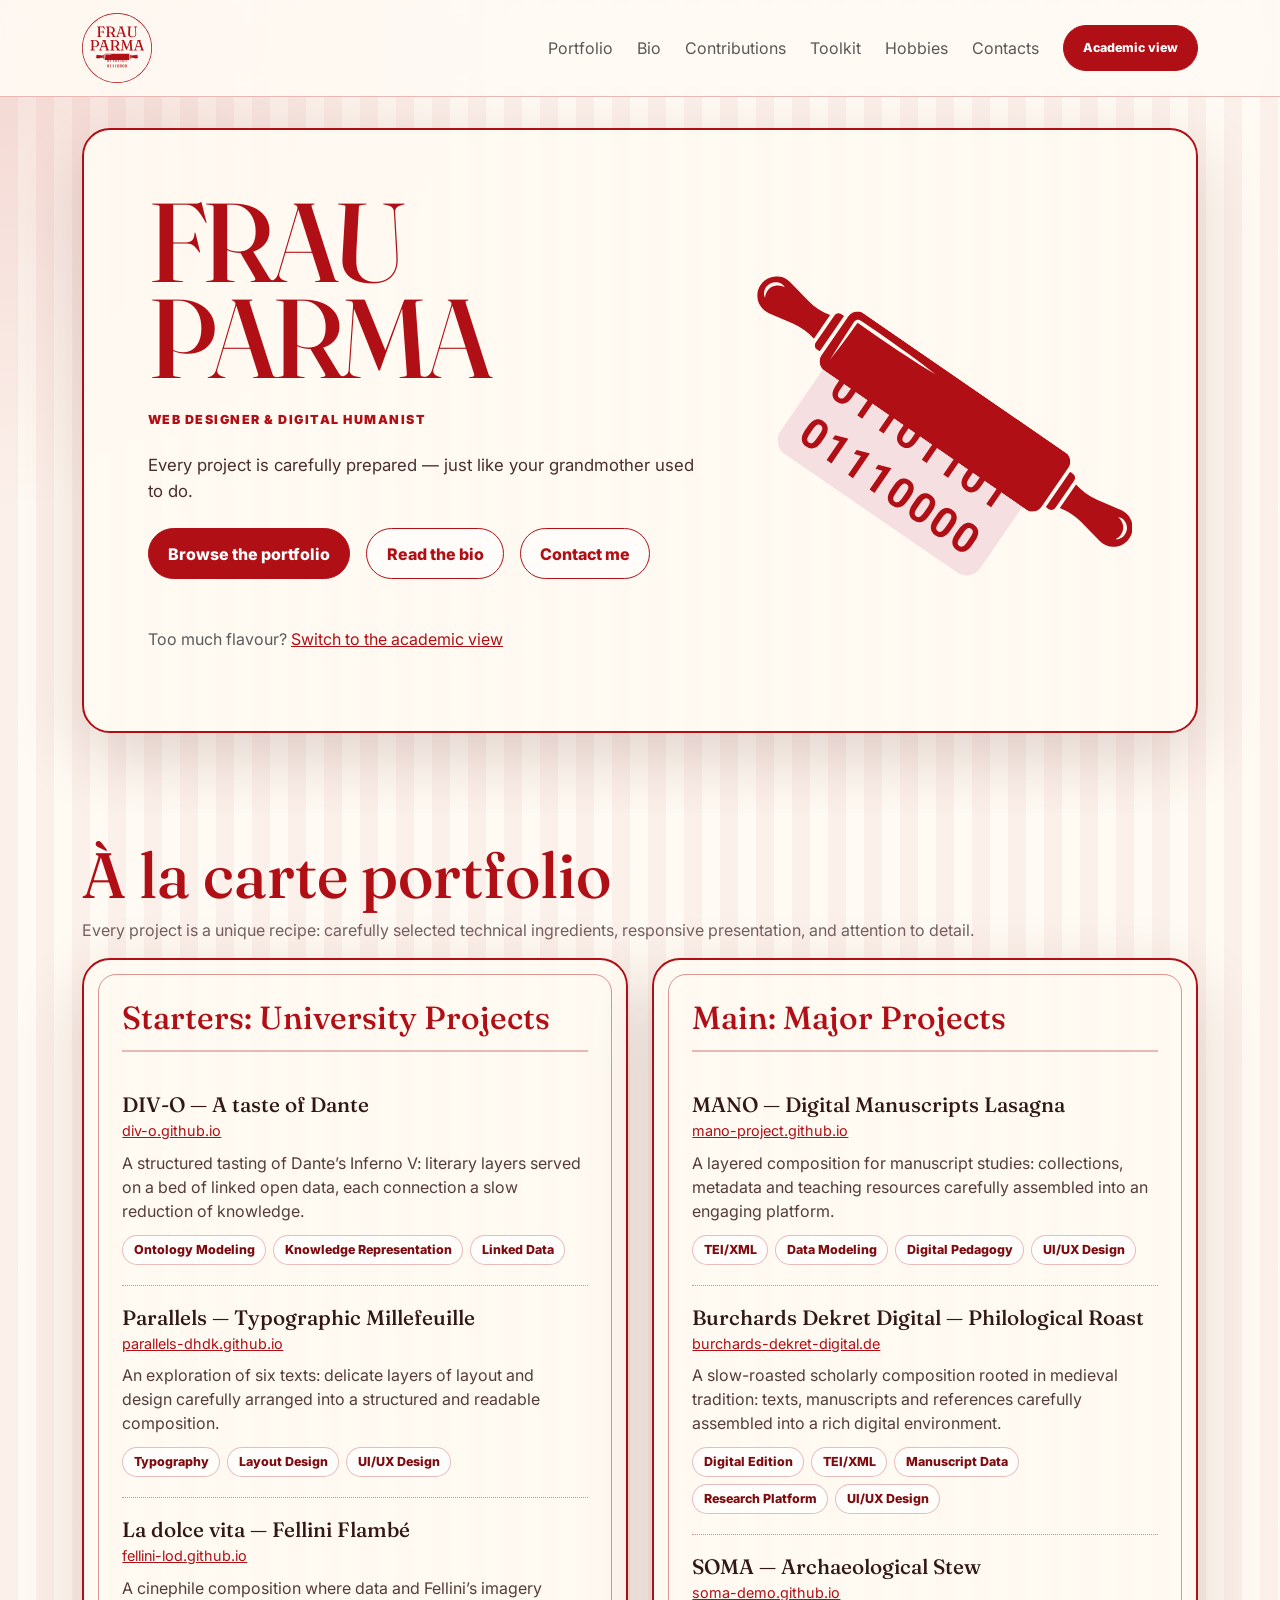
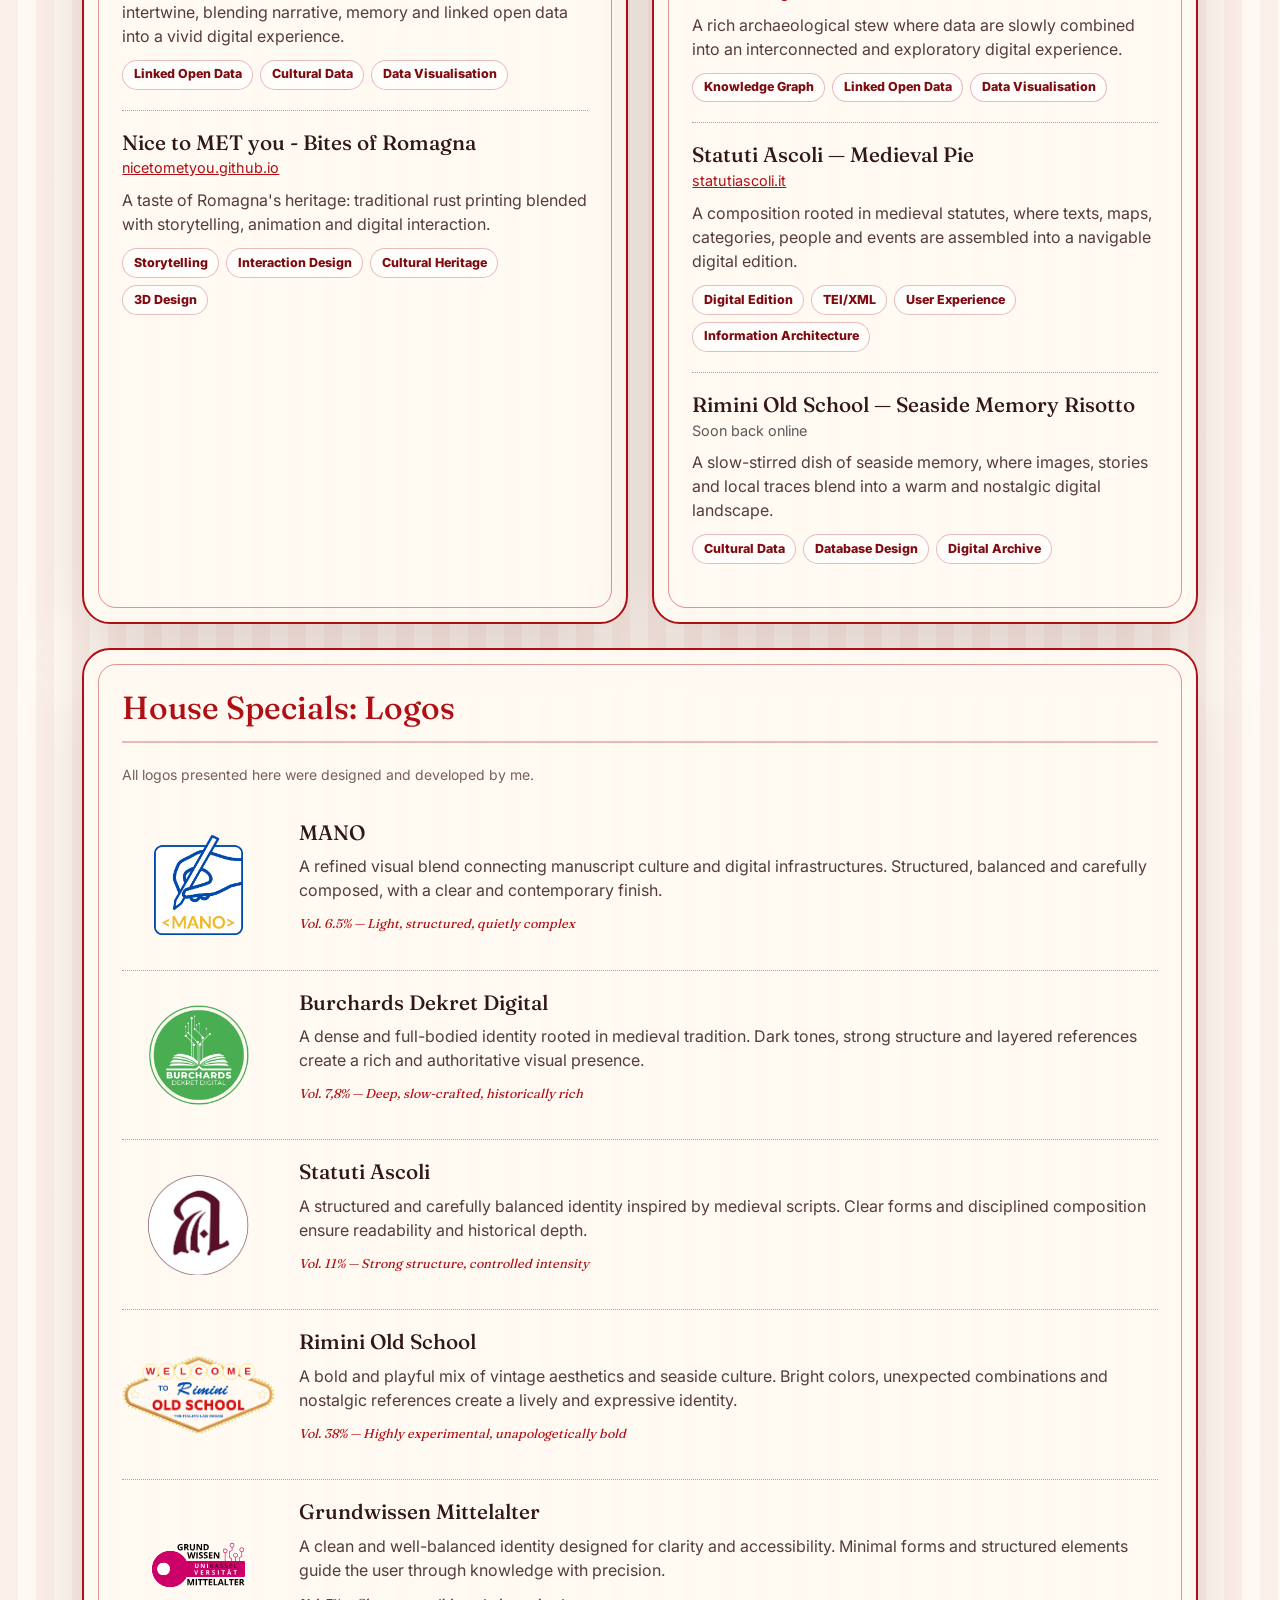
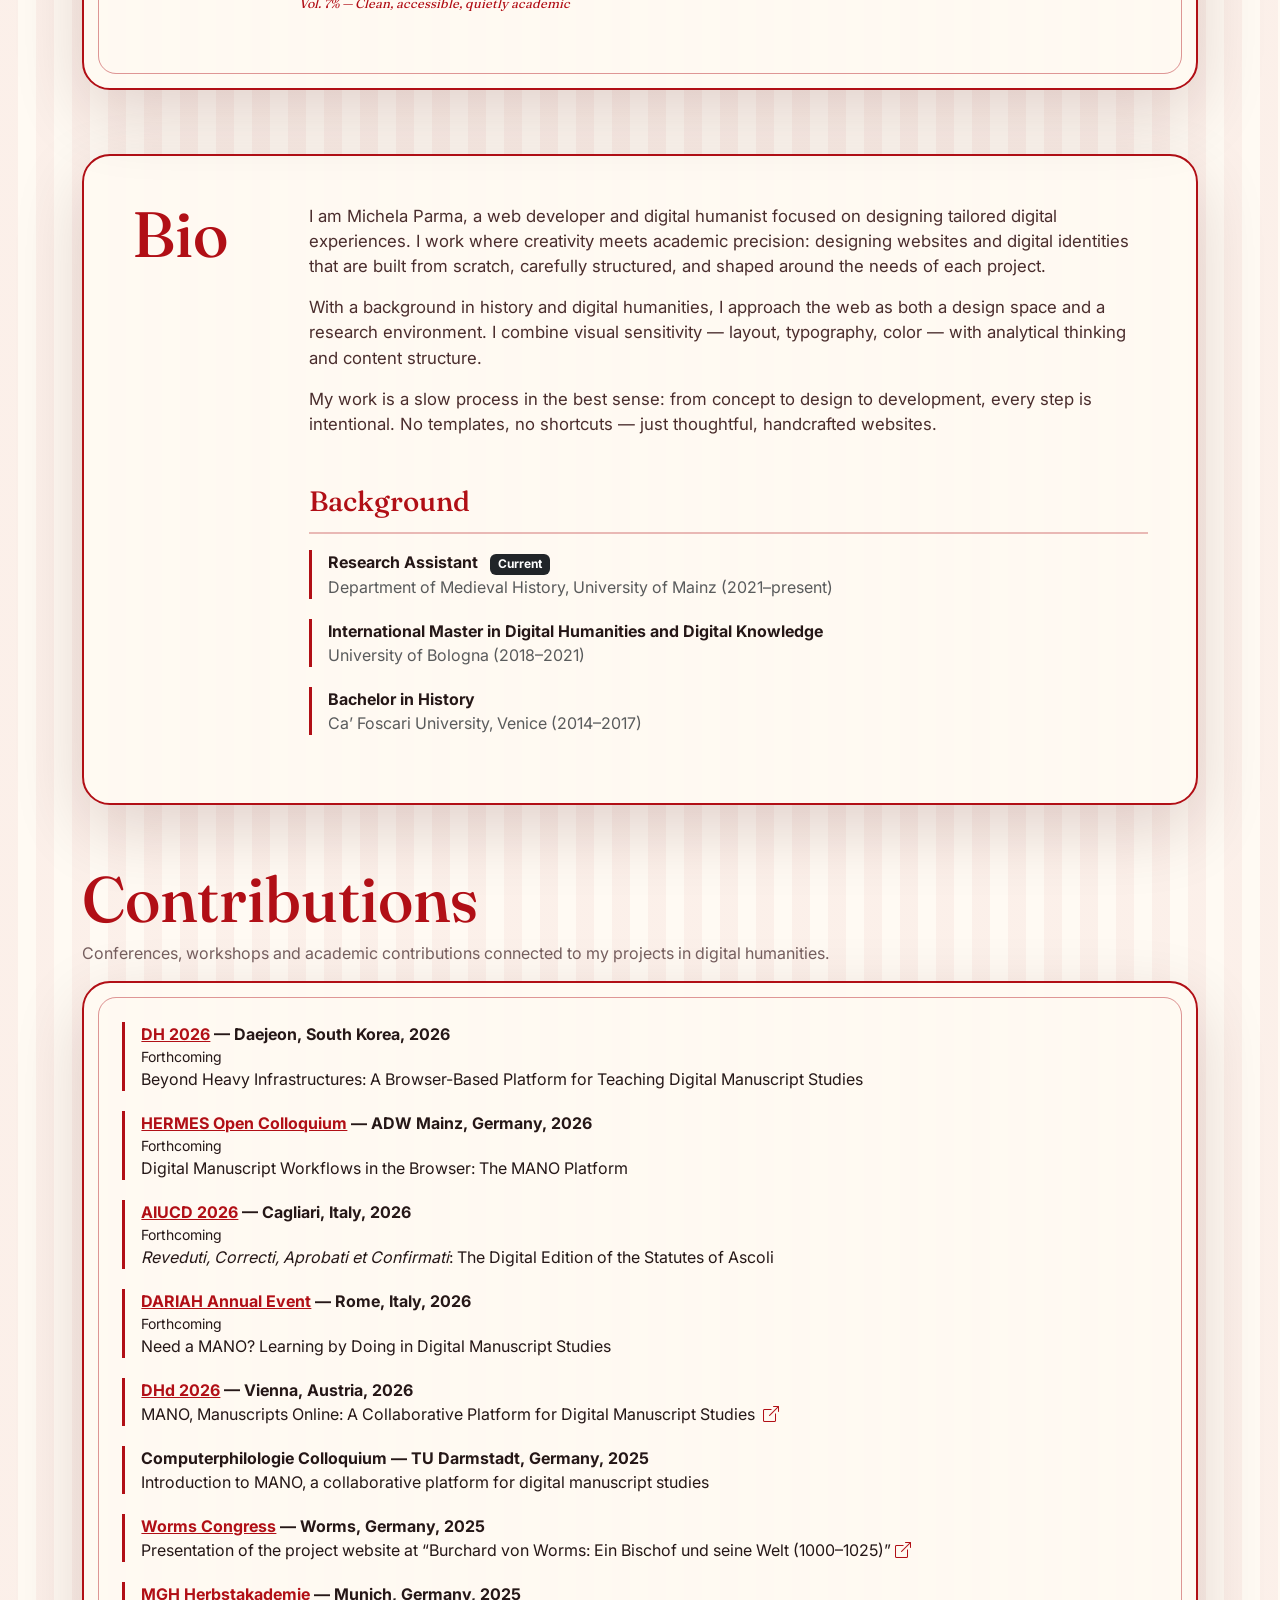
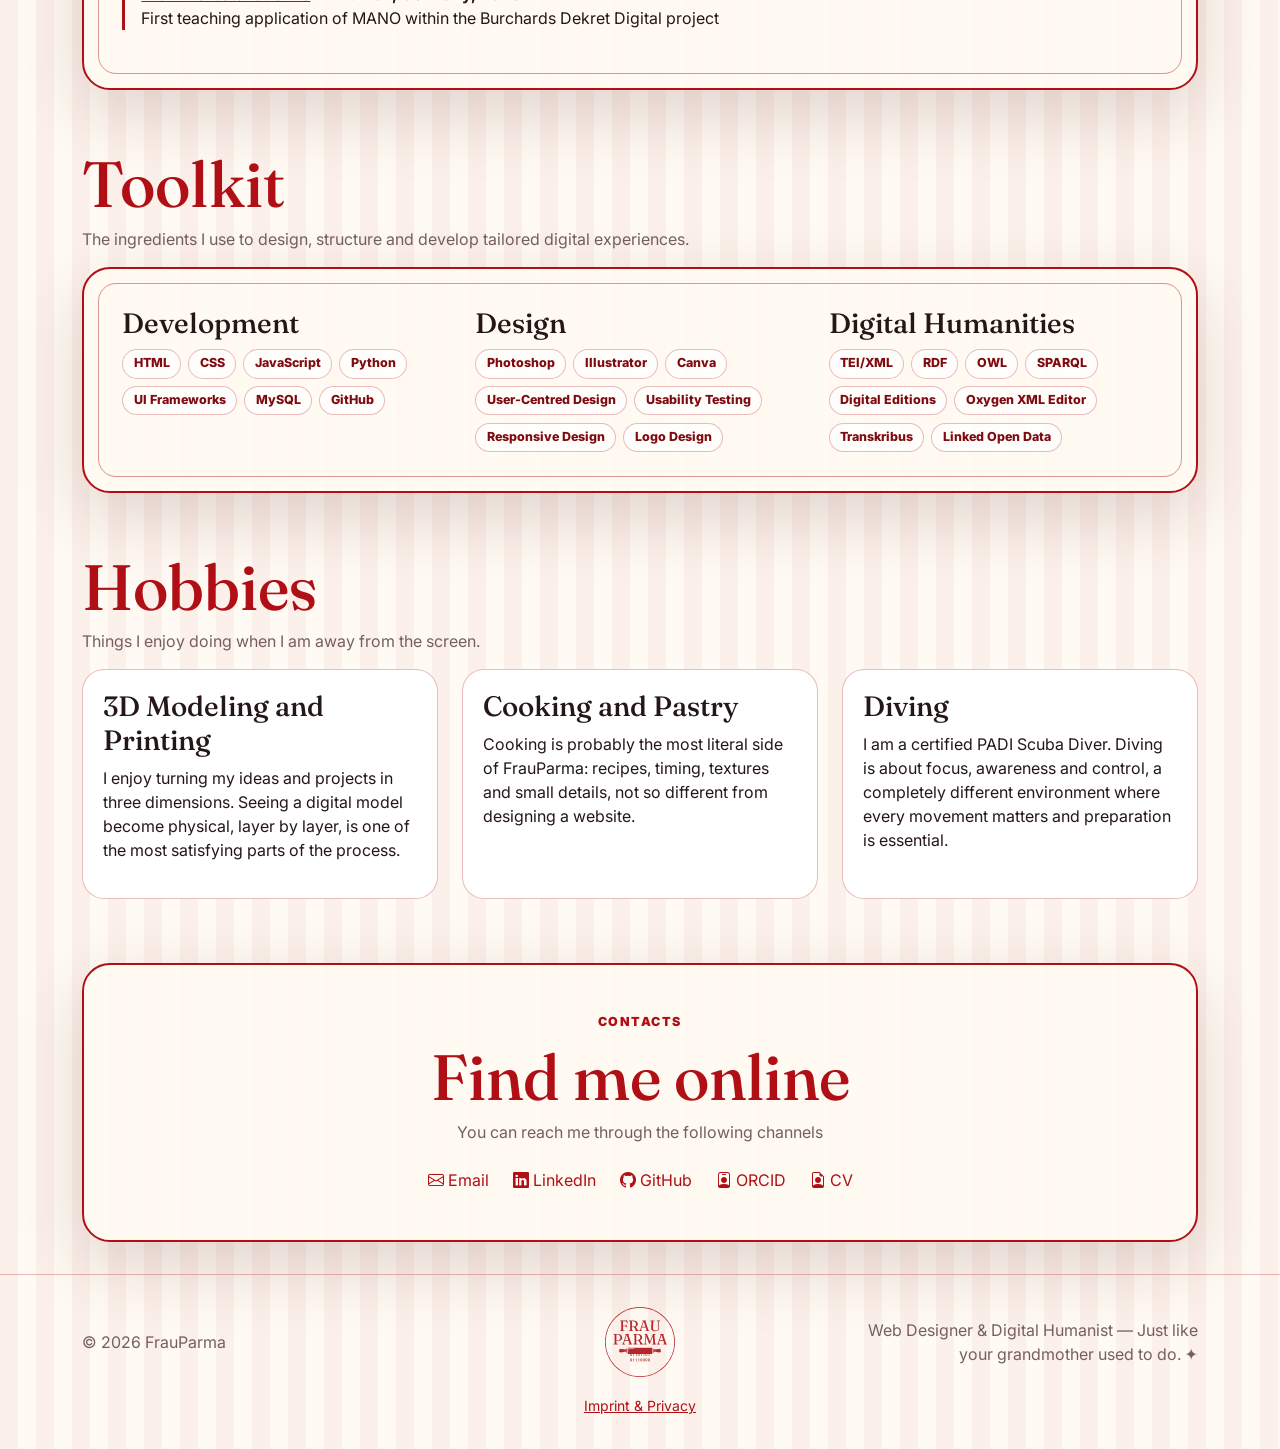
==== commit 65ea38e0: "update" ====
--- a/index.html
+++ b/index.html
@@ -3,347 +3,26 @@
 <head>
   <meta charset="utf-8">
   <meta name="viewport" content="width=device-width, initial-scale=1">
-  <title>FrauParma</title>
-  <meta name="description" content="FrauParma – customised and traditional web development: just like your grandmother used to do.">
+  <title>Michela Parma – Web Designer & Digital Humanist</title>
+  <meta name="description" content="Michela Parma is a web designer and digital humanist specializing in structured digital projects, cultural heritage and user-centred design.">
+  <meta name="keywords" content="web design, digital humanities, UX design, cultural heritage, TEI, digital projects, portfolio">
+  <meta name="author" content="Michela Parma">
+
+  <meta property="og:title" content="Michela Parma – Web Designer & Digital Humanist">
+  <meta property="og:description" content="Digital projects at the intersection of web design and digital humanities.">
+  <!--<meta property="og:image" content="https://frauparma.com/img/preview.jpg">-->
+  <meta property="og:url" content="https://frauparma.com">
+  <meta property="og:type" content="website">
+
+  <link rel="icon" type="image/png" href="img/FrauParma_logo3.svg">
+  <link rel="canonical" href="https://frauparma.com">
 
   <!-- Bootstrap -->
   <link href="https://cdn.jsdelivr.net/npm/bootstrap@5.3.3/dist/css/bootstrap.min.css" rel="stylesheet">
-  <link rel="preconnect" href="https://fonts.googleapis.com">
-  <link rel="preconnect" href="https://fonts.gstatic.com" crossorigin>
-  <link href="https://fonts.googleapis.com/css2?family=Fraunces:opsz,wght@9..144,500;9..144,800&family=Inter:wght@400;500;700;900&display=swap" rel="stylesheet">
+
   <link href="https://cdn.jsdelivr.net/npm/bootstrap-icons@1.11.3/font/bootstrap-icons.css" rel="stylesheet">
 
-  <style>
-    :root {
-      --fp-red: #b10f16;
-      --fp-red-dark: #7f0b10;
-      --fp-white: #fffaf3;
-      --fp-cream: #fff2dc;
-      --fp-ink: #251717;
-      --fp-muted: #765f5f;
-      --fp-line: rgba(177, 15, 22, .28);
-      --fp-shadow: 0 24px 70px rgba(71, 5, 8, .16);
-      --fp-radius: 28px;
-    }
-
-    html { scroll-behavior: smooth; }
-
-    body {
-      font-family: "Inter", system-ui, -apple-system, BlinkMacSystemFont, "Segoe UI", sans-serif;
-      color: var(--fp-ink);
-      background:
-        radial-gradient(circle at top left, rgba(177, 15, 22, .12), transparent 32rem),
-        repeating-linear-gradient(90deg, rgba(177, 15, 22, .045) 0 18px, transparent 18px 36px),
-        var(--fp-white);
-      transition: background .35s ease, color .35s ease;
-    }
-    body.serious-mode .portfolio-kicker {
-      display: none;
-    }
-
-    h1, h2, h3, .brand, .menu-title {
-      font-family: "Fraunces", Georgia, serif;
-    }
-
-    a { color: var(--fp-red); }
-    a:hover { color: var(--fp-red-dark); }
-
-    .navbar {
-      background: rgba(255, 250, 243, .92);
-      backdrop-filter: blur(14px);
-      border-bottom: 1px solid var(--fp-line);
-    }
-
-    .brand-mark {
-      width: 44px;
-      height: 44px;
-      border: 2px solid var(--fp-red);
-      border-radius: 50%;
-      display: inline-grid;
-      place-items: center;
-      color: var(--fp-red);
-      font-weight: 900;
-      background: #fff;
-    }
-
-    .btn-mode {
-      padding: .35rem .7rem;
-      font-size: .78rem;
-      font-weight: 800;
-    }
-
-    .btn-fp {
-      --bs-btn-bg: var(--fp-red);
-      --bs-btn-border-color: var(--fp-red);
-      --bs-btn-hover-bg: var(--fp-red-dark);
-      --bs-btn-hover-border-color: var(--fp-red-dark);
-      --bs-btn-color: #fff;
-      --bs-btn-hover-color: #fff;
-      border-radius: 999px;
-      padding: .8rem 1.2rem;
-      font-weight: 800;
-    }
-
-    .btn-outline-fp {
-      --bs-btn-color: var(--fp-red);
-      --bs-btn-border-color: var(--fp-red);
-      --bs-btn-hover-bg: var(--fp-red);
-      --bs-btn-hover-border-color: var(--fp-red);
-      --bs-btn-hover-color: #fff;
-      border-radius: 999px;
-      padding: .8rem 1.2rem;
-      font-weight: 800;
-      background: rgba(255,255,255,.55);
-    }
-
-    .hero {
-      
-      padding: 8rem 0 5rem;
-      position: relative;
-      overflow: hidden;
-    }
-
-    .hero-card, .menu-board, .bio-card, .contact-card {
-      background: rgba(255, 250, 243, .94);
-      border: 2px solid var(--fp-red);
-      border-radius: var(--fp-radius);
-      box-shadow: var(--fp-shadow);
-    }
-
-    .hero-card { padding: clamp(2rem, 5vw, 4rem); }
-
-    .eyebrow {
-      color: var(--fp-red);
-      font-weight: 900;
-      text-transform: uppercase;
-      letter-spacing: .12em;
-      font-size: .78rem;
-    }
-
-    .display-title {
-      font-size: clamp(3rem, 9vw, 7rem);
-      line-height: .86;
-      color: var(--fp-red);
-      text-transform: uppercase;
-      letter-spacing: -.05em;
-    }
-
-    .lead-copy {
-      font-size: clamp(1.05rem, 2vw, 1rem);
-      color: #4a2d2d;
-    }
-
-    .stamp {
-      display: inline-flex;
-      align-items: center;
-      gap: .45rem;
-      border: 2px dashed var(--fp-red);
-      color: var(--fp-red);
-      border-radius: 999px;
-      padding: .55rem .9rem;
-      transform: rotate(-2deg);
-      background: #fff;
-      font-weight: 900;
-      text-transform: uppercase;
-      letter-spacing: .06em;
-    }
-
-    
-    .logo-plate svg { width: 100%; height: 100%; }
-
-    section { padding: 2rem 0; }
-
-    .section-heading {
-      color: var(--fp-red);
-      font-size: clamp(2.3rem, 5vw, 4.5rem);
-      line-height: .95;
-      margin-bottom: .75rem;
-    }
-
-    .section-kicker {
-      color: var(--fp-muted);
-    }
-
-    .menu-board {
-      padding: clamp(1.25rem, 3vw, 2.4rem);
-      position: relative;
-    }
-
-    .menu-board::before,
-    .menu-board::after {
-      content: "";
-      position: absolute;
-      inset: 14px;
-      border: 1px solid rgba(177,15,22,.24);
-      border-radius: calc(var(--fp-radius) - 10px);
-      pointer-events: none;
-    }
-
-    .menu-title {
-      color: var(--fp-red);
-      border-bottom: 2px solid var(--fp-line);
-      padding-bottom: .85rem;
-      margin-bottom: 1.3rem;
-      display: flex;
-      justify-content: space-between;
-      gap: 1rem;
-    }
-
-    .dish {
-      padding: 1.25rem 0;
-      border-bottom: 1px dotted rgba(177,15,22,.45);
-    }
-
-    .dish:last-child { border-bottom: 0; }
-
-    .dish h3 {
-      font-size: 1.3rem;
-      margin: 0;
-      color: #321717;
-    }
-
-    .dish-url {
-      font-size: .9rem;
-      word-break: break-word;
-    }
-
-    .dish-desc {
-      margin: .55rem 0 .75rem;
-      color: #563c3c;
-    }
-
-    .ingredients {
-      display: flex;
-      flex-wrap: wrap;
-      gap: .45rem;
-    }
-
-    .ingredient {
-      border: 1px solid var(--fp-line);
-      color: var(--fp-red-dark);
-      background: rgba(255,255,255,.7);
-      border-radius: 999px;
-      padding: .28rem .65rem;
-      font-size: .78rem;
-      font-weight: 800;
-    }
-
-    .side-vol {
-      font-family: 'Playfair Display', serif;
-      font-style: italic;
-      font-size: 1rem;
-      color: var(--fp-red);
-      margin-top: 0.4rem;
-    }
-
-    .logo-wrapper {
-      height: 100px;
-      display: flex;
-      align-items: center;
-      justify-content: center;
-    }
-
-    .logo-wrapper img {
-      max-height: 100%;
-      max-width: 100%;
-      object-fit: contain;
-    }
-
-    .abv {
-      font-weight: 900;
-      color: var(--fp-red);
-      white-space: nowrap;
-    }
-
-    .timeline-item {
-      border-left: 3px solid var(--fp-red);
-      padding-left: 1rem;
-      margin-bottom: 1.25rem;
-    }
-
-    .hobby-card {
-      background: #fff;
-      border: 1px solid var(--fp-line);
-      border-radius: 22px;
-      padding: 1.25rem;
-      height: 100%;
-    }
-
-    .footer {
-      border-top: 1px solid var(--fp-line);
-      padding: 2rem 0;
-      color: var(--fp-muted);
-    }
-
-    
-    body.serious-mode {
-      --fp-red: #b10f16;
-      --fp-red-dark: #7f0b10;
-      --fp-white: #ffffff;
-      --fp-cream: #ffffff;
-      --fp-ink: #171717;
-      --fp-muted: #5f6368;
-      --fp-line: rgba(177, 15, 22, .28);
-      --fp-shadow: 0 18px 45px rgba(71, 5, 8, .08);
-      background: #ffffff;
-    }
-
-
-    body.serious-mode .hero-card,
-    body.serious-mode .menu-board,
-    body.serious-mode .bio-card,
-    body.serious-mode .contact-card {
-      border: 2px solid var(--fp-red);
-      border-radius: 22px;
-      background: #fff;
-      box-shadow: var(--fp-shadow);
-    }
-
-    body.serious-mode .stamp,
-    body.serious-mode .menu-board::before,
-    body.serious-mode .menu-board::after {
-      display: none;
-    }
-
-    .navbar-logo {
-      height: 70px;
-      width: auto;
-      display: block;
-    }
-    .footer-logo {
-      height: 70px;
-      width: auto;
-      opacity: 0.9;
-    }
-    
-
-    body.serious-mode .hero-img {
-      max-height: 360px;
-      border-radius: 16px;
-      object-fit: cover;
-      border-left: 6px solid var(--fp-red);
-    }
-
-    body.serious-mode .navbar-logo {
-      display: none;
-    }
-
-    body.serious-mode .navbar-name {
-      display: inline !important;
-      color: var(--fp-red);
-      font-family: "Fraunces", Georgia, serif;
-      font-weight: 800;
-      font-size: 1.4rem;
-    }
-    body.serious-mode .footer-logo {
-      display: none;
-    }
-    @media (max-width: 768px) {
-      .hero-img {
-        display: none;
-      }
-    }
-  </style>
+  <link rel="stylesheet" href="css/style.css">
 </head>
 
 <body>
@@ -896,6 +575,9 @@
 
     </div>
   </div>
+  <div class="container text-center mt-3">
+    <a href="imprint.html" class="small">Imprint & Privacy</a>
+  </div>
 </footer>
 
   <script src="https://cdn.jsdelivr.net/npm/bootstrap@5.3.3/dist/js/bootstrap.bundle.min.js"></script>
--- a/css/style.css
+++ b/css/style.css
@@ -0,0 +1,331 @@
+@font-face {
+      font-family: "Inter";
+      src: url("fonts/inter/Inter-VariableFont_opsz,wght.ttf") format("truetype");
+      font-weight: 100 900;
+      font-style: normal;
+      font-display: swap;
+    }
+
+    @font-face {
+      font-family: "Fraunces";
+      src: url("fonts/fraunces/Fraunces-VariableFont_SOFT,WONK,opsz,wght.ttf") format("truetype");
+      font-weight: 100 900;
+      font-style: normal;
+      font-display: swap;
+    }
+    :root {
+      --fp-red: #b10f16;
+      --fp-red-dark: #7f0b10;
+      --fp-white: #fffaf3;
+      --fp-cream: #fff2dc;
+      --fp-ink: #251717;
+      --fp-muted: #765f5f;
+      --fp-line: rgba(177, 15, 22, .28);
+      --fp-shadow: 0 24px 70px rgba(71, 5, 8, .16);
+      --fp-radius: 28px;
+    }
+
+    html { scroll-behavior: smooth; }
+
+    body {
+      font-family: "Inter", system-ui, -apple-system, BlinkMacSystemFont, "Segoe UI", sans-serif;
+      color: var(--fp-ink);
+      background:
+        radial-gradient(circle at top left, rgba(177, 15, 22, .12), transparent 32rem),
+        repeating-linear-gradient(90deg, rgba(177, 15, 22, .045) 0 18px, transparent 18px 36px),
+        var(--fp-white);
+      transition: background .35s ease, color .35s ease;
+    }
+    body.serious-mode .portfolio-kicker {
+      display: none;
+    }
+
+    h1, h2, h3, .brand, .menu-title {
+      font-family: "Fraunces", Georgia, serif;
+    }
+
+    a { color: var(--fp-red); }
+    a:hover { color: var(--fp-red-dark); }
+
+    .navbar {
+      background: rgba(255, 250, 243, .92);
+      backdrop-filter: blur(14px);
+      border-bottom: 1px solid var(--fp-line);
+    }
+
+    .nav-link:hover {
+      color: var(--fp-red);
+    }
+
+    
+
+    .btn-mode {
+      padding: .35rem .7rem;
+      font-size: .78rem;
+      font-weight: 800;
+    }
+
+    .btn-fp {
+      --bs-btn-bg: var(--fp-red);
+      --bs-btn-border-color: var(--fp-red);
+      --bs-btn-hover-bg: var(--fp-red-dark);
+      --bs-btn-hover-border-color: var(--fp-red-dark);
+      --bs-btn-color: #fff;
+      --bs-btn-hover-color: #fff;
+      border-radius: 999px;
+      padding: .8rem 1.2rem;
+      font-weight: 800;
+    }
+
+    .btn-outline-fp {
+      --bs-btn-color: var(--fp-red);
+      --bs-btn-border-color: var(--fp-red);
+      --bs-btn-hover-bg: var(--fp-red);
+      --bs-btn-hover-border-color: var(--fp-red);
+      --bs-btn-hover-color: #fff;
+      border-radius: 999px;
+      padding: .8rem 1.2rem;
+      font-weight: 800;
+      background: rgba(255,255,255,.55);
+    }
+
+    .hero {
+      padding: 8rem 0 5rem;
+      position: relative;
+      overflow: hidden;
+    }
+
+    .hero-card, .menu-board, .bio-card, .contact-card, .legal-card {
+      background: rgba(255, 250, 243, .94);
+      border: 2px solid var(--fp-red);
+      border-radius: var(--fp-radius);
+      box-shadow: var(--fp-shadow);
+    }
+
+    .hero-card, .legal-card { padding: clamp(2rem, 5vw, 4rem); }
+
+    
+
+    .eyebrow {
+      color: var(--fp-red);
+      font-weight: 900;
+      text-transform: uppercase;
+      letter-spacing: .12em;
+      font-size: .78rem;
+    }
+
+    .display-title {
+      font-size: clamp(3rem, 9vw, 7rem);
+      line-height: .86;
+      color: var(--fp-red);
+      text-transform: uppercase;
+      letter-spacing: -.05em;
+    }
+
+    .lead-copy {
+      font-size: clamp(1.05rem, 2vw, 1rem);
+      color: #4a2d2d;
+    }
+
+    
+
+    
+    .logo-plate img { width: 100%; height: 100%; }
+
+    section { padding: 2rem 0; }
+
+    .section-heading {
+      color: var(--fp-red);
+      font-size: clamp(2.3rem, 5vw, 4.5rem);
+      line-height: .95;
+      margin-bottom: .75rem;
+    }
+
+    .section-kicker {
+      color: var(--fp-muted);
+    }
+
+    .menu-board {
+      padding: clamp(1.25rem, 3vw, 2.4rem);
+      position: relative;
+    }
+
+    .menu-board::before,
+    .menu-board::after {
+      content: "";
+      position: absolute;
+      inset: 14px;
+      border: 1px solid rgba(177,15,22,.24);
+      border-radius: calc(var(--fp-radius) - 10px);
+      pointer-events: none;
+    }
+
+    .menu-title {
+      color: var(--fp-red);
+      border-bottom: 2px solid var(--fp-line);
+      padding-bottom: .85rem;
+      margin-bottom: 1.3rem;
+      display: flex;
+      justify-content: space-between;
+      gap: 1rem;
+    }
+
+    .dish {
+      padding: 1.25rem 0;
+      border-bottom: 1px dotted rgba(177,15,22,.45);
+    }
+
+    .dish:last-child { border-bottom: 0; }
+
+    .dish h3 {
+      font-size: 1.3rem;
+      margin: 0;
+      color: #321717;
+    }
+
+    .dish-url {
+      font-size: .9rem;
+      word-break: break-word;
+    }
+
+    .dish-desc {
+      margin: .55rem 0 .75rem;
+      color: #563c3c;
+    }
+
+    .ingredients {
+      display: flex;
+      flex-wrap: wrap;
+      gap: .45rem;
+    }
+
+    .ingredient {
+      border: 1px solid var(--fp-line);
+      color: var(--fp-red-dark);
+      background: rgba(255,255,255,.7);
+      border-radius: 999px;
+      padding: .28rem .65rem;
+      font-size: .78rem;
+      font-weight: 800;
+    }
+
+    .side-vol {
+      font-family: "Fraunces", Georgia, serif;
+      font-style: italic;
+      font-size: 0.8rem;
+      color: var(--fp-red);
+      margin-top: 0.4rem;
+    }
+
+    .logo-wrapper {
+      height: 100px;
+      display: flex;
+      align-items: center;
+      justify-content: center;
+    }
+
+    .logo-wrapper img {
+      max-height: 100%;
+      max-width: 100%;
+      object-fit: contain;
+    }
+
+    
+
+    .timeline-item {
+      border-left: 3px solid var(--fp-red);
+      padding-left: 1rem;
+      margin-bottom: 1.25rem;
+    }
+
+    .hobby-card {
+      background: #fff;
+      border: 1px solid var(--fp-line);
+      border-radius: 22px;
+      padding: 1.25rem;
+      height: 100%;
+    }
+
+    .footer {
+      border-top: 1px solid var(--fp-line);
+      padding: 2rem 0;
+      color: var(--fp-muted);
+    }
+
+    
+    body.serious-mode {
+      --fp-red: #b10f16;
+      --fp-red-dark: #7f0b10;
+      --fp-white: #ffffff;
+      --fp-cream: #ffffff;
+      --fp-ink: #171717;
+      --fp-muted: #5f6368;
+      --fp-line: rgba(177, 15, 22, .28);
+      --fp-shadow: 0 18px 45px rgba(71, 5, 8, .08);
+      background: #ffffff;
+    }
+
+
+    body.serious-mode .hero-card,
+    body.serious-mode .menu-board,
+    body.serious-mode .bio-card,
+    body.serious-mode .contact-card {
+      border: 2px solid var(--fp-red);
+      border-radius: 22px;
+      background: #fff;
+      box-shadow: var(--fp-shadow);
+    }
+
+    body.serious-mode .menu-board::before,
+    body.serious-mode .menu-board::after {
+      display: none;
+    }
+
+    .navbar-logo {
+      height: 70px;
+      width: auto;
+      display: block;
+    }
+    .footer-logo {
+      height: 70px;
+      width: auto;
+      opacity: 0.9;
+    }
+    
+
+    body.serious-mode .hero-img {
+      max-height: 360px;
+      border-radius: 16px;
+      object-fit: cover;
+      border-left: 6px solid var(--fp-red);
+    }
+
+    body.serious-mode .navbar-logo {
+      display: none;
+    }
+
+    body.serious-mode .navbar-name {
+      display: inline !important;
+      color: var(--fp-red);
+      font-family: "Fraunces", Georgia, serif;
+      font-weight: 800;
+      font-size: 1.4rem;
+    }
+    body.serious-mode .footer-logo {
+      display: none;
+    }
+
+    .page-hero {
+      padding: 8rem 0 3rem;
+    }
+
+    .legal-section p,
+    .legal-section li {
+      color: #4a2d2d;
+    }
+
+    @media (max-width: 768px) {
+      .hero-img {
+        display: none;
+      }
+    }
